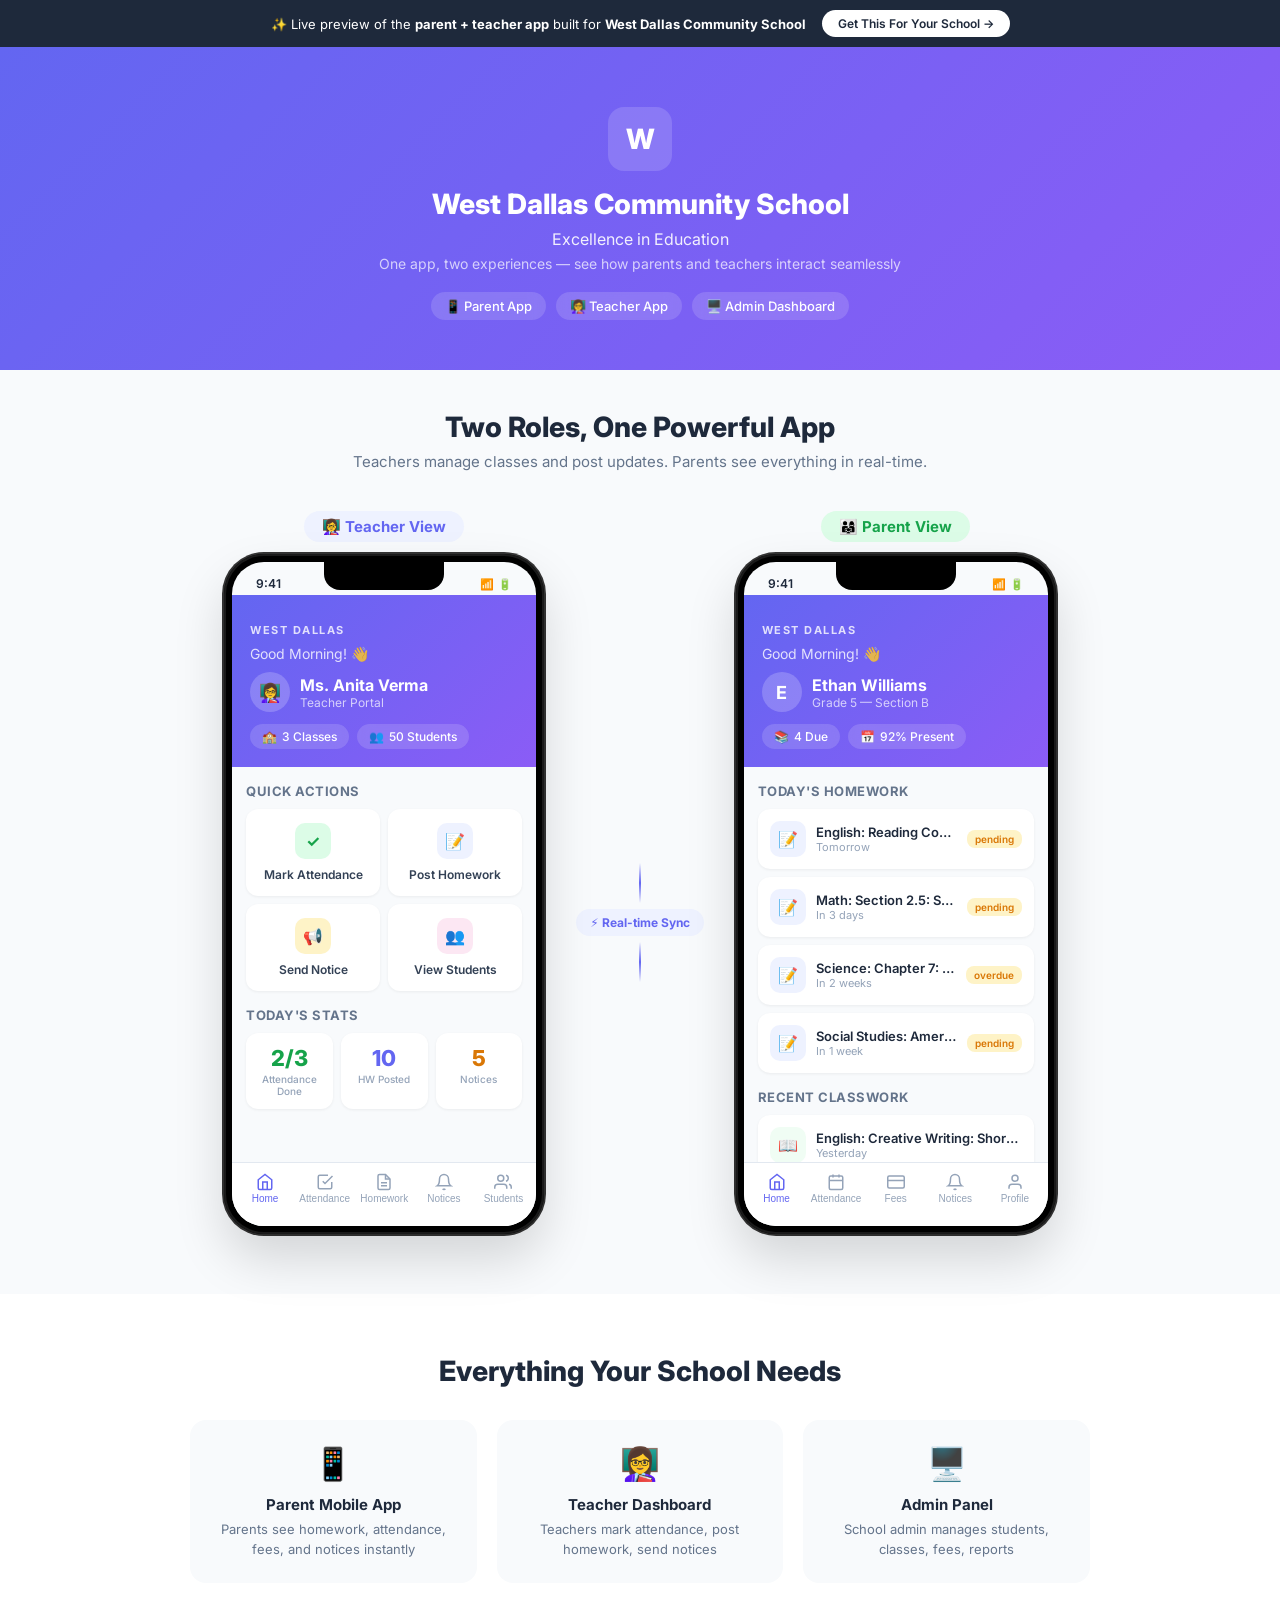
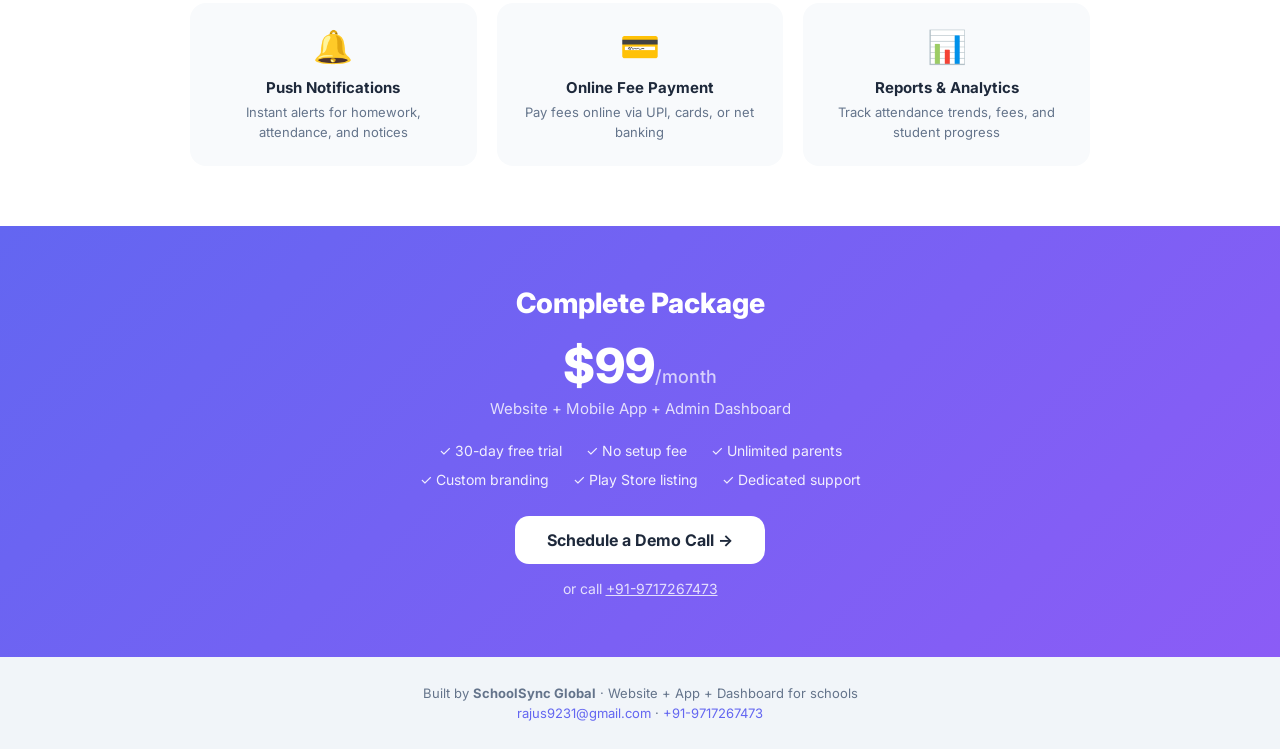
==== app/index.html @ 87172b67 "Add app demo for West Dallas Community School" ====
<!DOCTYPE html>
<html lang="en">
<head>
  <meta charset="UTF-8">
  <meta name="viewport" content="width=device-width,initial-scale=1.0">
  <title>West Dallas Community School — App Preview</title>
  <meta name="description" content="See how the West Dallas Community School parent &amp; teacher app would look. Homework, attendance, fees, notices — all in one app.">
  <link rel="preconnect" href="https://fonts.googleapis.com">
  <link rel="preconnect" href="https://fonts.gstatic.com" crossorigin>
  <link href="https://fonts.googleapis.com/css2?family=Inter:wght@400;500;600;700;800&display=swap" rel="stylesheet">
  <link rel="stylesheet" href="styles.css">
</head>
<body>
  <!-- Top banner -->
  <div class="demo-banner">
    <div class="banner-inner">
      <span>✨ Live preview of the <strong>parent + teacher app</strong> built for <strong>West Dallas Community School</strong></span>
      <a href="mailto:rajus9231@gmail.com" class="banner-cta">Get This For Your School →</a>
    </div>
  </div>

  <!-- Hero section -->
  <div class="hero-section" style="background:linear-gradient(135deg,#6366F1,#8B5CF6)">
    <div class="hero-content">
      <div class="hero-logo" style="background:rgba(255,255,255,.15)">W</div>
      <h1>West Dallas Community School</h1>
      <p class="hero-tagline">Excellence in Education</p>
      <p class="hero-desc">One app, two experiences — see how parents and teachers interact seamlessly</p>
      <div class="hero-badges">
        <span class="hero-badge">📱 Parent App</span>
        <span class="hero-badge">👩‍🏫 Teacher App</span>
        <span class="hero-badge">🖥️ Admin Dashboard</span>
      </div>
    </div>
  </div>

  <!-- Dual Phone Section -->
  <div class="phones-section">
    <div class="phones-header">
      <h2>Two Roles, One Powerful App</h2>
      <p>Teachers manage classes and post updates. Parents see everything in real-time.</p>
    </div>

    <div class="phones-container">
      <!-- TEACHER PHONE -->
      <div class="phone-wrapper">
        <div class="phone-label teacher-label">👩‍🏫 Teacher View</div>
        <div class="phone-frame" id="teacher-phone">
          <div class="phone-notch"></div>
          <div class="phone-screen">
            <div class="status-bar">
              <span class="time">9:41</span>
              <div class="status-icons"><span>📶</span><span>🔋</span></div>
            </div>

            <!-- Teacher: Dashboard -->
            <div class="app-screen active" data-screen="t-dashboard" data-phone="teacher">
              <div class="screen-hero" style="background:linear-gradient(135deg,#6366F1,#8B5CF6)">
                <div class="app-name-bar">West Dallas</div>
                <div class="hero-greeting">Good Morning! 👋</div>
                <div class="hero-student">
                  <div class="student-avatar">👩‍🏫</div>
                  <div>
                    <div class="student-name">Ms. Anita Verma</div>
                    <div class="student-class">Teacher Portal</div>
                  </div>
                </div>
                <div class="hero-chips">
                  <div class="glass-chip"><span>🏫</span> 3 Classes</div>
                  <div class="glass-chip"><span>👥</span> 50 Students</div>
                </div>
              </div>
              <div class="screen-body">
                <div class="section-label">Quick Actions</div>
                <div class="quick-actions">
                  <div class="action-card" data-goto="t-attendance">
                    <div class="action-icon" style="background:#DCFCE7;color:#16A34A">✓</div>
                    <span>Mark Attendance</span>
                  </div>
                  <div class="action-card" data-goto="t-homework">
                    <div class="action-icon" style="background:#EEF2FF;color:#6366F1">📝</div>
                    <span>Post Homework</span>
                  </div>
                  <div class="action-card" data-goto="t-notices">
                    <div class="action-icon" style="background:#FEF3C7;color:#D97706">📢</div>
                    <span>Send Notice</span>
                  </div>
                  <div class="action-card" data-goto="t-students">
                    <div class="action-icon" style="background:#FCE7F3;color:#DB2777">👥</div>
                    <span>View Students</span>
                  </div>
                </div>
                <div class="section-label" style="margin-top:16px">Today's Stats</div>
                <div class="stats-row">
                  <div class="stat-card"><div class="stat-num" style="color:#16A34A">2/3</div><div class="stat-lbl">Attendance Done</div></div>
                  <div class="stat-card"><div class="stat-num" style="color:#6366F1">10</div><div class="stat-lbl">HW Posted</div></div>
                  <div class="stat-card"><div class="stat-num" style="color:#D97706">5</div><div class="stat-lbl">Notices</div></div>
                </div>
              </div>
            </div>

            <!-- Teacher: Mark Attendance -->
            <div class="app-screen" data-screen="t-attendance" data-phone="teacher">
              <div class="screen-hero compact" style="background:linear-gradient(135deg,#6366F1,#8B5CF6)">
                <div class="app-name-bar">West Dallas</div>
                <div class="screen-title">Mark Attendance</div>
                <div class="screen-subtitle">Sunday, May 24, 2026</div>
              </div>
              <div class="screen-body">
                <div class="class-selector"><div class="class-chip active">Grade 3-A</div><div class="class-chip">Grade 3-B</div><div class="class-chip">Grade 4-A</div></div>
                <div class="attendance-toolbar">
                  <button class="att-btn present-btn">All Present</button>
                  <button class="att-btn absent-btn">All Absent</button>
                </div>
                <div id="teacher-attendance-list" class="card-list"></div>
              </div>
            </div>

            <!-- Teacher: Post Homework -->
            <div class="app-screen" data-screen="t-homework" data-phone="teacher">
              <div class="screen-hero compact" style="background:linear-gradient(135deg,#6366F1,#8B5CF6)">
                <div class="app-name-bar">West Dallas</div>
                <div class="screen-title">Homework</div>
                <div class="screen-subtitle">Post &amp; Manage</div>
              </div>
              <div class="screen-body">
                <div class="form-area">
                  <div class="form-group"><label class="form-label">Class</label><div class="form-select">Grade 3 — Section A</div></div>
                  <div class="form-group"><label class="form-label">Subject</label><div class="form-select">Mathematics</div></div>
                  <div class="form-group"><label class="form-label">Title</label><div class="form-input-demo">Chapter 5 — Fractions Practice</div></div>
                  <div class="form-group"><label class="form-label">Due Date</label><div class="form-input-demo">Tomorrow</div></div>
                  <button class="submit-btn" style="background:#6366F1">📤 Post Homework</button>
                </div>
                <div class="section-label" style="margin-top:16px">Recently Posted</div>
                <div id="teacher-hw-list" class="card-list"></div>
              </div>
            </div>

            <!-- Teacher: Send Notice -->
            <div class="app-screen" data-screen="t-notices" data-phone="teacher">
              <div class="screen-hero compact" style="background:linear-gradient(135deg,#6366F1,#8B5CF6)">
                <div class="app-name-bar">West Dallas</div>
                <div class="screen-title">Notices</div>
                <div class="screen-subtitle">Post Announcements</div>
              </div>
              <div class="screen-body">
                <div class="form-area">
                  <div class="form-group"><label class="form-label">Target</label><div class="class-selector"><div class="class-chip active">All Classes</div><div class="class-chip">3-A</div><div class="class-chip">3-B</div></div></div>
                  <div class="form-group"><label class="form-label">Title</label><div class="form-input-demo">Annual Day Celebration</div></div>
                  <div class="form-group"><label class="form-label">Message</label><div class="form-textarea-demo">Our Annual Day will be held on June 15th. All parents are invited.</div></div>
                  <button class="submit-btn" style="background:#6366F1">📢 Post Notice</button>
                </div>
                <div class="section-label" style="margin-top:16px">Recent</div>
                <div id="teacher-notices-list" class="card-list"></div>
              </div>
            </div>

            <!-- Teacher: Students -->
            <div class="app-screen" data-screen="t-students" data-phone="teacher">
              <div class="screen-hero compact" style="background:linear-gradient(135deg,#6366F1,#8B5CF6)">
                <div class="app-name-bar">West Dallas</div>
                <div class="screen-title">Students</div>
                <div class="screen-subtitle">Class Directory</div>
              </div>
              <div class="screen-body">
                <div class="class-selector"><div class="class-chip active">Grade 3-A</div><div class="class-chip">Grade 3-B</div><div class="class-chip">Grade 4-A</div></div>
                <div class="search-bar"><span>🔍</span><span class="search-text">Search students...</span></div>
                <div id="teacher-students-list" class="card-list"></div>
              </div>
            </div>

            <div class="tab-bar">
              <button class="tab active" data-tab="t-dashboard" data-phone="teacher"><svg width="20" height="20" viewBox="0 0 24 24" fill="none" stroke="currentColor" stroke-width="2"><path d="M3 9l9-7 9 7v11a2 2 0 01-2 2H5a2 2 0 01-2-2z"/><polyline points="9 22 9 12 15 12 15 22"/></svg><span>Home</span></button>
              <button class="tab" data-tab="t-attendance" data-phone="teacher"><svg width="20" height="20" viewBox="0 0 24 24" fill="none" stroke="currentColor" stroke-width="2"><path d="M9 11l3 3L22 4"/><path d="M21 12v7a2 2 0 01-2 2H5a2 2 0 01-2-2V5a2 2 0 012-2h11"/></svg><span>Attendance</span></button>
              <button class="tab" data-tab="t-homework" data-phone="teacher"><svg width="20" height="20" viewBox="0 0 24 24" fill="none" stroke="currentColor" stroke-width="2"><path d="M14 2H6a2 2 0 00-2 2v16a2 2 0 002 2h12a2 2 0 002-2V8z"/><polyline points="14 2 14 8 20 8"/><line x1="16" y1="13" x2="8" y2="13"/><line x1="16" y1="17" x2="8" y2="17"/></svg><span>Homework</span></button>
              <button class="tab" data-tab="t-notices" data-phone="teacher"><svg width="20" height="20" viewBox="0 0 24 24" fill="none" stroke="currentColor" stroke-width="2"><path d="M18 8A6 6 0 006 8c0 7-3 9-3 9h18s-3-2-3-9"/><path d="M13.73 21a2 2 0 01-3.46 0"/></svg><span>Notices</span></button>
              <button class="tab" data-tab="t-students" data-phone="teacher"><svg width="20" height="20" viewBox="0 0 24 24" fill="none" stroke="currentColor" stroke-width="2"><path d="M17 21v-2a4 4 0 00-4-4H5a4 4 0 00-4 4v2"/><circle cx="9" cy="7" r="4"/><path d="M23 21v-2a4 4 0 00-3-3.87"/><path d="M16 3.13a4 4 0 010 7.75"/></svg><span>Students</span></button>
            </div>
          </div>
        </div>
      </div>

      <!-- Sync indicator -->
      <div class="sync-arrow">
        <div class="sync-line"></div>
        <div class="sync-badge">⚡ Real-time Sync</div>
        <div class="sync-line"></div>
      </div>

      <!-- PARENT PHONE -->
      <div class="phone-wrapper">
        <div class="phone-label parent-label">👨‍👩‍👧 Parent View</div>
        <div class="phone-frame" id="parent-phone">
          <div class="phone-notch"></div>
          <div class="phone-screen">
            <div class="status-bar">
              <span class="time">9:41</span>
              <div class="status-icons"><span>📶</span><span>🔋</span></div>
            </div>

            <!-- Parent: Home -->
            <div class="app-screen active" data-screen="p-home" data-phone="parent">
              <div class="screen-hero" style="background:linear-gradient(135deg,#6366F1,#8B5CF6)">
                <div class="app-name-bar">West Dallas</div>
                <div class="hero-greeting">Good Morning! 👋</div>
                <div class="hero-student">
                  <div class="student-avatar">E</div>
                  <div><div class="student-name">Ethan Williams</div><div class="student-class">Grade 5 — Section B</div></div>
                </div>
                <div class="hero-chips">
                  <div class="glass-chip"><span>📚</span> 4 Due</div>
                  <div class="glass-chip"><span>📅</span> 92% Present</div>
                </div>
              </div>
              <div class="screen-body">
                <div class="section-label">Today's Homework</div>
                <div id="homework-list" class="card-list"></div>
                <div class="section-label" style="margin-top:16px">Recent Classwork</div>
                <div id="classwork-list" class="card-list"></div>
              </div>
            </div>

            <!-- Parent: Attendance -->
            <div class="app-screen" data-screen="p-attendance" data-phone="parent">
              <div class="screen-hero compact" style="background:linear-gradient(135deg,#6366F1,#8B5CF6)">
                <div class="app-name-bar">West Dallas</div>
                <div class="screen-title">Attendance</div>
                <div class="screen-subtitle">May Summary</div>
              </div>
              <div class="screen-body">
                <div class="attendance-ring-area"><div class="ring-container"><svg class="progress-ring" viewBox="0 0 120 120"><circle class="ring-bg" cx="60" cy="60" r="52"/><circle class="ring-progress" cx="60" cy="60" r="52" stroke="#6366F1" stroke-dasharray="326.7" stroke-dashoffset="26"/></svg><div class="ring-label">92%</div></div></div>
                <div class="attendance-stats">
                  <div class="att-stat present"><div class="att-num">22</div><div class="att-label">Present</div></div>
                  <div class="att-stat absent"><div class="att-num">2</div><div class="att-label">Absent</div></div>
                  <div class="att-stat other"><div class="att-num">4</div><div class="att-label">Holiday</div></div>
                </div>
                <div class="section-label">Recent Absences</div>
                <div id="absences-list" class="card-list"></div>
              </div>
            </div>

            <!-- Parent: Fees -->
            <div class="app-screen" data-screen="p-fees" data-phone="parent">
              <div class="screen-hero compact" style="background:linear-gradient(135deg,#6366F1,#8B5CF6)">
                <div class="app-name-bar">West Dallas</div>
                <div class="screen-title">Fees</div>
                <div class="screen-subtitle">Payment Summary</div>
              </div>
              <div class="screen-body">
                <div class="fee-summary"><div class="fee-total"><div class="fee-amount">$2,100</div><div class="fee-label">Total This Term</div></div><div class="fee-chips"><div class="fee-chip paid"><span>✓</span> <span>2</span> Paid</div><div class="fee-chip pending"><span>!</span> <span>2</span> Pending</div></div></div>
                <div class="section-label">Fee Details</div>
                <div id="fees-list" class="card-list"></div>
              </div>
            </div>

            <!-- Parent: Notices -->
            <div class="app-screen" data-screen="p-notices" data-phone="parent">
              <div class="screen-hero compact" style="background:linear-gradient(135deg,#6366F1,#8B5CF6)">
                <div class="app-name-bar">West Dallas</div>
                <div class="screen-title">Notices</div>
                <div class="screen-subtitle">School Announcements</div>
              </div>
              <div class="screen-body"><div id="notices-list" class="card-list"></div></div>
            </div>

            <!-- Parent: Profile -->
            <div class="app-screen" data-screen="p-profile" data-phone="parent">
              <div class="screen-hero compact" style="background:linear-gradient(135deg,#6366F1,#8B5CF6)">
                <div class="app-name-bar">West Dallas</div>
                <div class="screen-title">Profile</div>
                <div class="screen-subtitle">Student Information</div>
              </div>
              <div class="screen-body">
                <div class="profile-header"><div class="profile-avatar" style="background:linear-gradient(135deg,#6366F1,#8B5CF6)">E</div><div class="profile-name">Ethan Williams</div><div class="profile-class">Grade 5 — Section B · Roll No. 12</div></div>
                <div class="profile-details">
                  <div class="profile-row"><span class="profile-icon">🏫</span><div><div class="pd-label">School</div><div class="pd-value">West Dallas Community School</div></div></div>
                  <div class="profile-row"><span class="profile-icon">👨‍👩‍👧</span><div><div class="pd-label">Parent</div><div class="pd-value">Mr. and Mrs. John Williams</div></div></div>
                  <div class="profile-row"><span class="profile-icon">📞</span><div><div class="pd-label">Contact</div><div class="pd-value">214-123-4567</div></div></div>
                  <div class="profile-row"><span class="profile-icon">📧</span><div><div class="pd-label">Email</div><div class="pd-value">john.williams@example.com</div></div></div>
                  <div class="profile-row"><span class="profile-icon">🩸</span><div><div class="pd-label">Blood Group</div><div class="pd-value">O+</div></div></div>
                </div>
              </div>
            </div>

            <div class="tab-bar">
              <button class="tab active" data-tab="p-home" data-phone="parent"><svg width="20" height="20" viewBox="0 0 24 24" fill="none" stroke="currentColor" stroke-width="2"><path d="M3 9l9-7 9 7v11a2 2 0 01-2 2H5a2 2 0 01-2-2z"/><polyline points="9 22 9 12 15 12 15 22"/></svg><span>Home</span></button>
              <button class="tab" data-tab="p-attendance" data-phone="parent"><svg width="20" height="20" viewBox="0 0 24 24" fill="none" stroke="currentColor" stroke-width="2"><rect x="3" y="4" width="18" height="18" rx="2" ry="2"/><line x1="16" y1="2" x2="16" y2="6"/><line x1="8" y1="2" x2="8" y2="6"/><line x1="3" y1="10" x2="21" y2="10"/></svg><span>Attendance</span></button>
              <button class="tab" data-tab="p-fees" data-phone="parent"><svg width="20" height="20" viewBox="0 0 24 24" fill="none" stroke="currentColor" stroke-width="2"><rect x="1" y="4" width="22" height="16" rx="2" ry="2"/><line x1="1" y1="10" x2="23" y2="10"/></svg><span>Fees</span></button>
              <button class="tab" data-tab="p-notices" data-phone="parent"><svg width="20" height="20" viewBox="0 0 24 24" fill="none" stroke="currentColor" stroke-width="2"><path d="M18 8A6 6 0 006 8c0 7-3 9-3 9h18s-3-2-3-9"/><path d="M13.73 21a2 2 0 01-3.46 0"/></svg><span>Notices</span></button>
              <button class="tab" data-tab="p-profile" data-phone="parent"><svg width="20" height="20" viewBox="0 0 24 24" fill="none" stroke="currentColor" stroke-width="2"><path d="M20 21v-2a4 4 0 00-4-4H8a4 4 0 00-4 4v2"/><circle cx="12" cy="7" r="4"/></svg><span>Profile</span></button>
            </div>
          </div>
        </div>
      </div>
    </div>
  </div>

  <!-- Features -->
  <div class="features-section">
    <div class="features-inner">
      <h2>Everything Your School Needs</h2>
      <div class="features-grid">
        <div class="feat-card"><div class="feat-icon">📱</div><h3>Parent Mobile App</h3><p>Parents see homework, attendance, fees, and notices instantly</p></div>
        <div class="feat-card"><div class="feat-icon">👩‍🏫</div><h3>Teacher Dashboard</h3><p>Teachers mark attendance, post homework, send notices</p></div>
        <div class="feat-card"><div class="feat-icon">🖥️</div><h3>Admin Panel</h3><p>School admin manages students, classes, fees, reports</p></div>
        <div class="feat-card"><div class="feat-icon">🔔</div><h3>Push Notifications</h3><p>Instant alerts for homework, attendance, and notices</p></div>
        <div class="feat-card"><div class="feat-icon">💳</div><h3>Online Fee Payment</h3><p>Pay fees online via UPI, cards, or net banking</p></div>
        <div class="feat-card"><div class="feat-icon">📊</div><h3>Reports &amp; Analytics</h3><p>Track attendance trends, fees, and student progress</p></div>
      </div>
    </div>
  </div>

  <!-- Pricing -->
  <div class="pricing-section" style="background:linear-gradient(135deg,#6366F1,#8B5CF6)">
    <div class="pricing-inner">
      <h2>Complete Package</h2>
      <div class="pricing-price">$99<span>/month</span></div>
      <p class="pricing-sub">Website + Mobile App + Admin Dashboard</p>
      <div class="pricing-features"><span>✓ 30-day free trial</span><span>✓ No setup fee</span><span>✓ Unlimited parents</span><span>✓ Custom branding</span><span>✓ Play Store listing</span><span>✓ Dedicated support</span></div>
      <a href="mailto:rajus9231@gmail.com?subject=Demo%20for%20west-dallas-community-school" class="cta-button-lg">Schedule a Demo Call →</a>
      <p class="pricing-phone">or call <a href="tel:+919717267473">+91-9717267473</a></p>
    </div>
  </div>

  <footer class="demo-footer">
    <div class="footer-inner">
      <p>Built by <strong>SchoolSync Global</strong> · Website + App + Dashboard for schools</p>
      <p><a href="mailto:rajus9231@gmail.com">rajus9231@gmail.com</a> · <a href="tel:+919717267473">+91-9717267473</a></p>
    </div>
  </footer>

  <script>window.__SCHOOL_CONFIG__ = {"homework":[{"subject":"English","title":"Reading Comprehension: Chapter 3","due":"Tomorrow","status":"pending"},{"subject":"Math","title":"Section 2.5: Solving Multi-Step Equations","due":"In 3 days","status":"pending"},{"subject":"Science","title":"Chapter 7: Cells","due":"In 2 weeks","status":"overdue"},{"subject":"Social Studies","title":"American Revolution Timeline","due":"In 1 week","status":"pending"}],"classwork":[{"subject":"English","title":"Creative Writing: Short Story","date":"Yesterday"},{"subject":"Math","title":"Quiz: Fractions","date":"Today"},{"subject":"Science","title":"Lab Report: Baking Soda Volcano","date":"2 days ago"}],"absences":[{"date":"2024-02-20","reason":"Illness","status":"approved"},{"date":"2024-02-22","reason":"Family Emergency","status":"approved"}],"fees":[{"type":"Tuition","amount":"$1,500","due":"2024-03-01","status":"Paid"},{"type":"Activity Fee","amount":"$200","due":"2024-02-15","status":"Pending"},{"type":"Transport Fee","amount":"$300","due":"2024-02-28","status":"Paid"},{"type":"Books Fee","amount":"$100","due":"2024-03-01","status":"Pending"}],"notices":[{"title":"Upcoming Event: STEM Fair","body":"Join us for an exciting day of science, technology, engineering, and mathematics activities.","date":"2024-03-01"},{"title":"Important: PTA Meeting Rescheduled","body":"The PTA meeting has been rescheduled to 2024-02-29 at 2:00 PM.","date":"2024-02-28"},{"title":"Notice: School Closure","body":"The school will be closed on 2024-02-29 due to inclement weather.","date":"2024-02-28"},{"title":"Reminder: Parent-Teacher Conference","body":"Please attend the parent-teacher conference on 2024-03-01 to discuss your child's progress.","date":"2024-02-29"}],"teacher":{"students":[{"name":"Emily Chen","roll":1,"parent":"Mr. and Mrs. David Chen","color":"#ff69b4","textColor":"#ffffff"},{"name":"Oliver Brown","roll":2,"parent":"Ms. Sarah Brown","color":"#33cc33","textColor":"#000000"}],"recentHomework":[{"subject":"Math","title":"Section 2.5: Solving Multi-Step Equations","class":"Grade 5","date":"2024-02-20"},{"subject":"Science","title":"Chapter 7: Cells","class":"Grade 5","date":"2024-02-25"}],"recentNotices":[{"title":"Upcoming Event: STEM Fair","target":"Grade 5","date":"2024-03-01"},{"title":"Important: PTA Meeting Rescheduled","target":"All Parents","date":"2024-02-28"}]}};</script>
  <script src="app.js"></script>
</body>
</html>
---- app/styles.css ----
/* ==================== RESET & BASE ==================== */
*,*::before,*::after{box-sizing:border-box;margin:0;padding:0}
body{font-family:'Inter',system-ui,-apple-system,sans-serif;background:#f8fafc;color:#1e293b;-webkit-font-smoothing:antialiased}
a{color:inherit;text-decoration:none}

/* ==================== DEMO BANNER ==================== */
.demo-banner{background:#1e293b;color:#fff;padding:10px 20px;text-align:center;font-size:13px;position:sticky;top:0;z-index:100}
.banner-inner{max-width:900px;margin:0 auto;display:flex;align-items:center;justify-content:center;gap:16px;flex-wrap:wrap}
.banner-cta{background:#fff;color:#1e293b;padding:6px 16px;border-radius:20px;font-weight:600;font-size:12px;transition:transform .2s}
.banner-cta:hover{transform:scale(1.05)}

/* ==================== HERO SECTION ==================== */
.hero-section{padding:60px 20px 50px;text-align:center;color:#fff}
.hero-content{max-width:600px;margin:0 auto}
.hero-logo{width:64px;height:64px;border-radius:16px;display:inline-flex;align-items:center;justify-content:center;font-size:28px;font-weight:800;color:#fff;margin-bottom:16px}
.hero-section h1{font-size:28px;font-weight:800;margin-bottom:8px}
.hero-tagline{font-size:16px;opacity:.9;margin-bottom:6px}
.hero-desc{font-size:14px;opacity:.7;margin-bottom:20px}
.hero-badges{display:flex;gap:10px;justify-content:center;flex-wrap:wrap}
.hero-badge{background:rgba(255,255,255,.15);backdrop-filter:blur(8px);padding:6px 14px;border-radius:20px;font-size:13px;font-weight:500}

/* ==================== PHONES SECTION ==================== */
.phones-section{padding:40px 20px 60px;max-width:1100px;margin:0 auto}
.phones-header{text-align:center;margin-bottom:40px}
.phones-header h2{font-size:28px;font-weight:800;margin-bottom:8px}
.phones-header p{color:#64748b;font-size:15px}

.phones-container{display:flex;align-items:flex-start;justify-content:center;gap:24px;flex-wrap:wrap}
.phone-wrapper{display:flex;flex-direction:column;align-items:center;gap:12px}

/* Phone Labels */
.phone-label{font-size:15px;font-weight:700;padding:6px 18px;border-radius:20px;display:inline-flex;align-items:center;gap:6px}
.teacher-label{background:#EEF2FF;color:#6366F1}
.parent-label{background:#DCFCE7;color:#16A34A}

/* ==================== PHONE FRAME ==================== */
.phone-frame{width:320px;height:680px;background:#000;border-radius:40px;padding:8px;box-shadow:0 25px 50px rgba(0,0,0,.15),0 0 0 2px #333,inset 0 0 0 2px #1a1a1a;position:relative;overflow:hidden}
.phone-notch{position:absolute;top:8px;left:50%;transform:translateX(-50%);width:120px;height:28px;background:#000;border-radius:0 0 16px 16px;z-index:10}
.phone-screen{background:#f8fafc;border-radius:32px;height:100%;overflow:hidden;display:flex;flex-direction:column;position:relative}

/* Status Bar */
.status-bar{display:flex;justify-content:space-between;align-items:center;padding:14px 24px 4px;font-size:12px;font-weight:600;position:relative;z-index:5}
.status-icons{display:flex;gap:4px;font-size:11px}

/* ==================== APP SCREENS ==================== */
.app-screen{display:none;flex-direction:column;flex:1;overflow:hidden}
.app-screen.active{display:flex}

/* Screen Hero */
.screen-hero{color:#fff;padding:28px 18px 18px;position:relative}
.screen-hero.compact{padding:28px 18px 14px}
.app-name-bar{font-size:11px;font-weight:700;text-transform:uppercase;letter-spacing:1.5px;opacity:.8;margin-bottom:8px}
.screen-title{font-size:20px;font-weight:800}
.screen-subtitle{font-size:13px;opacity:.7;margin-top:2px}

.hero-greeting{font-size:14px;opacity:.8;margin-bottom:10px}
.hero-student{display:flex;align-items:center;gap:10px;margin-bottom:12px}
.student-avatar{width:40px;height:40px;border-radius:50%;background:rgba(255,255,255,.2);display:flex;align-items:center;justify-content:center;font-size:18px;font-weight:700}
.student-name{font-size:16px;font-weight:700}
.student-class{font-size:12px;opacity:.7}
.hero-chips{display:flex;gap:8px}
.glass-chip{background:rgba(255,255,255,.15);backdrop-filter:blur(8px);padding:5px 12px;border-radius:14px;font-size:12px;font-weight:500;display:flex;align-items:center;gap:5px}

/* Screen Body */
.screen-body{flex:1;overflow-y:auto;padding:16px 14px;-webkit-overflow-scrolling:touch}
.section-label{font-size:13px;font-weight:700;color:#64748b;text-transform:uppercase;letter-spacing:.5px;margin-bottom:10px}

/* ==================== TAB BAR ==================== */
.tab-bar{display:flex;background:#fff;border-top:1px solid #e2e8f0;padding:6px 4px 18px;gap:2px}
.tab{flex:1;display:flex;flex-direction:column;align-items:center;gap:2px;background:none;border:none;color:#94a3b8;font-size:10px;font-weight:500;padding:4px 0;cursor:pointer;transition:color .2s}
.tab.active{color:#6366F1}
.tab svg{width:18px;height:18px}

/* ==================== CARD LIST ==================== */
.card-list{display:flex;flex-direction:column;gap:8px}
.card-item{background:#fff;border-radius:12px;padding:12px;box-shadow:0 1px 3px rgba(0,0,0,.06);display:flex;align-items:center;gap:10px;transition:transform .15s}
.card-item:active{transform:scale(.98)}
.card-icon{width:36px;height:36px;border-radius:10px;display:flex;align-items:center;justify-content:center;font-size:16px;flex-shrink:0}
.card-content{flex:1;min-width:0}
.card-title{font-size:13px;font-weight:600;white-space:nowrap;overflow:hidden;text-overflow:ellipsis}
.card-sub{font-size:11px;color:#94a3b8}
.card-badge{font-size:10px;font-weight:600;padding:3px 8px;border-radius:8px;flex-shrink:0}

/* ==================== TEACHER: QUICK ACTIONS ==================== */
.quick-actions{display:grid;grid-template-columns:1fr 1fr;gap:8px}
.action-card{background:#fff;border-radius:12px;padding:14px 10px;display:flex;flex-direction:column;align-items:center;gap:8px;box-shadow:0 1px 3px rgba(0,0,0,.06);cursor:pointer;transition:transform .15s,box-shadow .15s}
.action-card:active{transform:scale(.96)}
.action-icon{width:36px;height:36px;border-radius:10px;display:flex;align-items:center;justify-content:center;font-size:16px;font-weight:700}
.action-card span{font-size:12px;font-weight:600;color:#334155}

/* ==================== TEACHER: STATS ROW ==================== */
.stats-row{display:grid;grid-template-columns:1fr 1fr 1fr;gap:8px}
.stat-card{background:#fff;border-radius:12px;padding:12px 8px;text-align:center;box-shadow:0 1px 3px rgba(0,0,0,.06)}
.stat-num{font-size:22px;font-weight:800}
.stat-lbl{font-size:10px;color:#94a3b8;font-weight:500;margin-top:2px}

/* ==================== TEACHER: CLASS SELECTOR ==================== */
.class-selector{display:flex;gap:6px;flex-wrap:wrap;margin-bottom:12px}
.class-chip{padding:6px 14px;border-radius:16px;font-size:12px;font-weight:600;background:#f1f5f9;color:#64748b;cursor:pointer;transition:all .2s}
.class-chip.active{background:#6366F1;color:#fff}

/* ==================== TEACHER: ATTENDANCE TOOLBAR ==================== */
.attendance-toolbar{display:flex;gap:8px;margin-bottom:12px}
.att-btn{flex:1;padding:8px;border:none;border-radius:10px;font-size:12px;font-weight:600;cursor:pointer;transition:opacity .2s}
.present-btn{background:#DCFCE7;color:#16A34A}
.absent-btn{background:#FEE2E2;color:#DC2626}

/* ==================== TEACHER: ATTENDANCE STUDENT ROW ==================== */
.attendance-row{display:flex;align-items:center;gap:10px;background:#fff;border-radius:12px;padding:10px 12px;margin-bottom:6px;box-shadow:0 1px 3px rgba(0,0,0,.06)}
.att-student-info{flex:1;min-width:0}
.att-student-name{font-size:13px;font-weight:600}
.att-student-roll{font-size:11px;color:#94a3b8}
.att-toggle{display:flex;gap:4px}
.att-toggle-btn{width:28px;height:28px;border:2px solid #e2e8f0;border-radius:8px;display:flex;align-items:center;justify-content:center;font-size:11px;font-weight:700;background:#fff;cursor:pointer;transition:all .2s}
.att-toggle-btn.sel-present{background:#DCFCE7;border-color:#16A34A;color:#16A34A}
.att-toggle-btn.sel-absent{background:#FEE2E2;border-color:#DC2626;color:#DC2626}
.att-toggle-btn.sel-late{background:#FEF3C7;border-color:#D97706;color:#D97706}

/* ==================== TEACHER: FORM ELEMENTS ==================== */
.form-area{display:flex;flex-direction:column;gap:12px}
.form-group{display:flex;flex-direction:column;gap:4px}
.form-label{font-size:11px;font-weight:600;color:#64748b;text-transform:uppercase;letter-spacing:.5px}
.form-select,.form-input-demo{background:#fff;border:1.5px solid #e2e8f0;border-radius:10px;padding:10px 12px;font-size:13px;color:#334155}
.form-textarea-demo{background:#fff;border:1.5px solid #e2e8f0;border-radius:10px;padding:10px 12px;font-size:12px;color:#334155;min-height:60px;line-height:1.5}
.submit-btn{border:none;color:#fff;padding:12px;border-radius:12px;font-size:14px;font-weight:700;cursor:pointer;transition:opacity .2s}
.submit-btn:active{opacity:.8}

/* Tab Pills */
.tab-pills{display:flex;gap:4px;background:#f1f5f9;border-radius:10px;padding:3px;margin-bottom:12px}
.pill{flex:1;text-align:center;padding:7px;border-radius:8px;font-size:12px;font-weight:600;color:#64748b;cursor:pointer;transition:all .2s}
.pill.active{background:#fff;color:#334155;box-shadow:0 1px 3px rgba(0,0,0,.1)}

/* ==================== TEACHER: SEARCH BAR ==================== */
.search-bar{display:flex;align-items:center;gap:8px;background:#fff;border:1.5px solid #e2e8f0;border-radius:12px;padding:10px 14px;margin-bottom:12px}
.search-text{font-size:13px;color:#94a3b8}

/* ==================== SYNC ARROW ==================== */
.sync-arrow{display:flex;flex-direction:column;align-items:center;gap:6px;padding:0 8px;align-self:center;margin-top:100px}
.sync-line{width:2px;height:40px;background:linear-gradient(180deg,transparent,#6366F1,transparent)}
.sync-badge{background:#EEF2FF;color:#6366F1;padding:6px 14px;border-radius:16px;font-size:12px;font-weight:700;white-space:nowrap;animation:syncPulse 2s ease-in-out infinite}
@keyframes syncPulse{0%,100%{opacity:.7;transform:scale(.97)}50%{opacity:1;transform:scale(1)}}

/* ==================== PARENT: ATTENDANCE RING ==================== */
.attendance-ring-area{display:flex;justify-content:center;margin:16px 0}
.ring-container{position:relative;width:120px;height:120px}
.progress-ring{width:100%;height:100%;transform:rotate(-90deg)}
.ring-bg{fill:none;stroke:#e2e8f0;stroke-width:8}
.ring-progress{fill:none;stroke-width:8;stroke-linecap:round;transition:stroke-dashoffset .8s ease}
.ring-label{position:absolute;top:50%;left:50%;transform:translate(-50%,-50%);font-size:24px;font-weight:800}
.attendance-stats{display:flex;justify-content:center;gap:24px;margin:16px 0}
.att-stat{text-align:center}
.att-num{font-size:20px;font-weight:800}
.att-label{font-size:11px;color:#94a3b8;font-weight:500}
.att-stat.present .att-num{color:#16A34A}
.att-stat.absent .att-num{color:#DC2626}
.att-stat.other .att-num{color:#6366F1}

/* ==================== PARENT: FEE SUMMARY ==================== */
.fee-summary{background:#fff;border-radius:16px;padding:20px;margin-bottom:16px;box-shadow:0 2px 8px rgba(0,0,0,.06);text-align:center}
.fee-amount{font-size:28px;font-weight:800;color:#1e293b}
.fee-label{font-size:12px;color:#94a3b8;margin-top:4px}
.fee-chips{display:flex;justify-content:center;gap:12px;margin-top:12px}
.fee-chip{display:flex;align-items:center;gap:6px;padding:6px 12px;border-radius:12px;font-size:12px;font-weight:600}
.fee-chip.paid{background:#DCFCE7;color:#16A34A}
.fee-chip.pending{background:#FEE2E2;color:#DC2626}

/* ==================== PARENT: PROFILE ==================== */
.profile-header{text-align:center;padding:16px 0 20px}
.profile-avatar{width:64px;height:64px;border-radius:50%;display:inline-flex;align-items:center;justify-content:center;font-size:24px;font-weight:800;color:#fff;margin-bottom:10px}
.profile-name{font-size:18px;font-weight:700}
.profile-class{font-size:13px;color:#64748b;margin-top:2px}
.profile-details{display:flex;flex-direction:column;gap:1px;background:#e2e8f0;border-radius:14px;overflow:hidden}
.profile-row{display:flex;align-items:center;gap:12px;padding:14px;background:#fff}
.profile-icon{font-size:18px;flex-shrink:0}
.pd-label{font-size:11px;color:#94a3b8;font-weight:500}
.pd-value{font-size:13px;font-weight:600}

/* ==================== FEATURES SECTION ==================== */
.features-section{padding:60px 20px;background:#fff}
.features-inner{max-width:900px;margin:0 auto;text-align:center}
.features-inner h2{font-size:28px;font-weight:800;margin-bottom:32px}
.features-grid{display:grid;grid-template-columns:repeat(3,1fr);gap:20px}
.feat-card{background:#f8fafc;border-radius:16px;padding:24px 20px;text-align:center;transition:transform .2s,box-shadow .2s}
.feat-card:hover{transform:translateY(-4px);box-shadow:0 8px 24px rgba(0,0,0,.08)}
.feat-icon{font-size:32px;margin-bottom:12px}
.feat-card h3{font-size:15px;font-weight:700;margin-bottom:6px}
.feat-card p{font-size:13px;color:#64748b;line-height:1.5}

/* ==================== PRICING SECTION ==================== */
.pricing-section{padding:60px 20px;color:#fff;text-align:center}
.pricing-inner{max-width:500px;margin:0 auto}
.pricing-inner h2{font-size:28px;font-weight:800;margin-bottom:16px}
.pricing-price{font-size:48px;font-weight:800;margin-bottom:4px}
.pricing-price span{font-size:18px;opacity:.7;font-weight:500}
.pricing-sub{font-size:15px;opacity:.8;margin-bottom:24px}
.pricing-features{display:flex;flex-wrap:wrap;justify-content:center;gap:12px 24px;margin-bottom:28px;font-size:14px;opacity:.9}
.cta-button-lg{display:inline-block;background:#fff;color:#1e293b;padding:14px 32px;border-radius:14px;font-size:16px;font-weight:700;transition:transform .2s}
.cta-button-lg:hover{transform:scale(1.05)}
.pricing-phone{margin-top:16px;font-size:14px;opacity:.8}
.pricing-phone a{text-decoration:underline}

/* ==================== FOOTER ==================== */
.demo-footer{padding:24px 20px;text-align:center;background:#f1f5f9}
.footer-inner p{font-size:13px;color:#64748b;margin:4px 0}
.footer-inner a{color:#6366F1}

/* ==================== RESPONSIVE ==================== */
@media(max-width:840px){
  .phones-container{flex-direction:column;align-items:center}
  .sync-arrow{flex-direction:row;margin-top:0;padding:8px 0}
  .sync-line{width:40px;height:2px}
  .features-grid{grid-template-columns:1fr 1fr}
}
@media(max-width:500px){
  .phone-frame{width:290px;height:620px}
  .hero-section h1{font-size:22px}
  .features-grid{grid-template-columns:1fr}
  .pricing-price{font-size:36px}
}
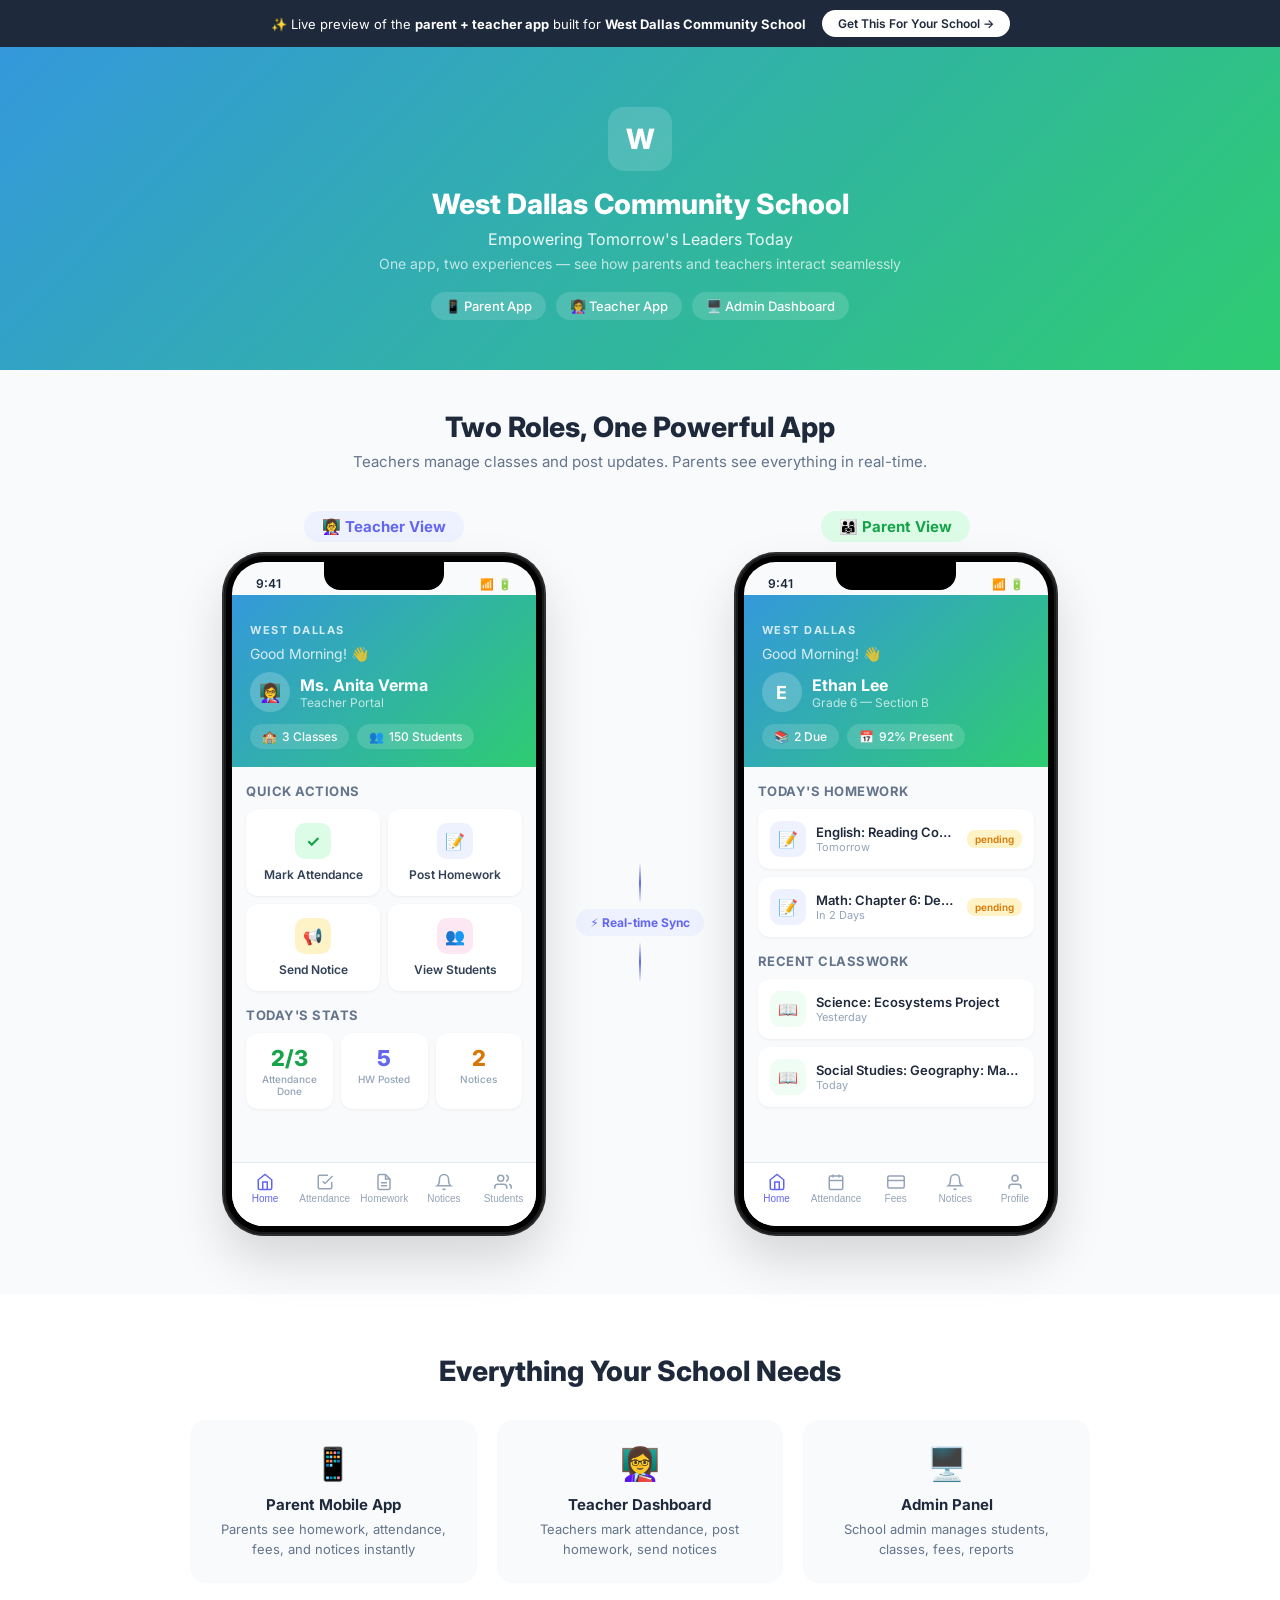
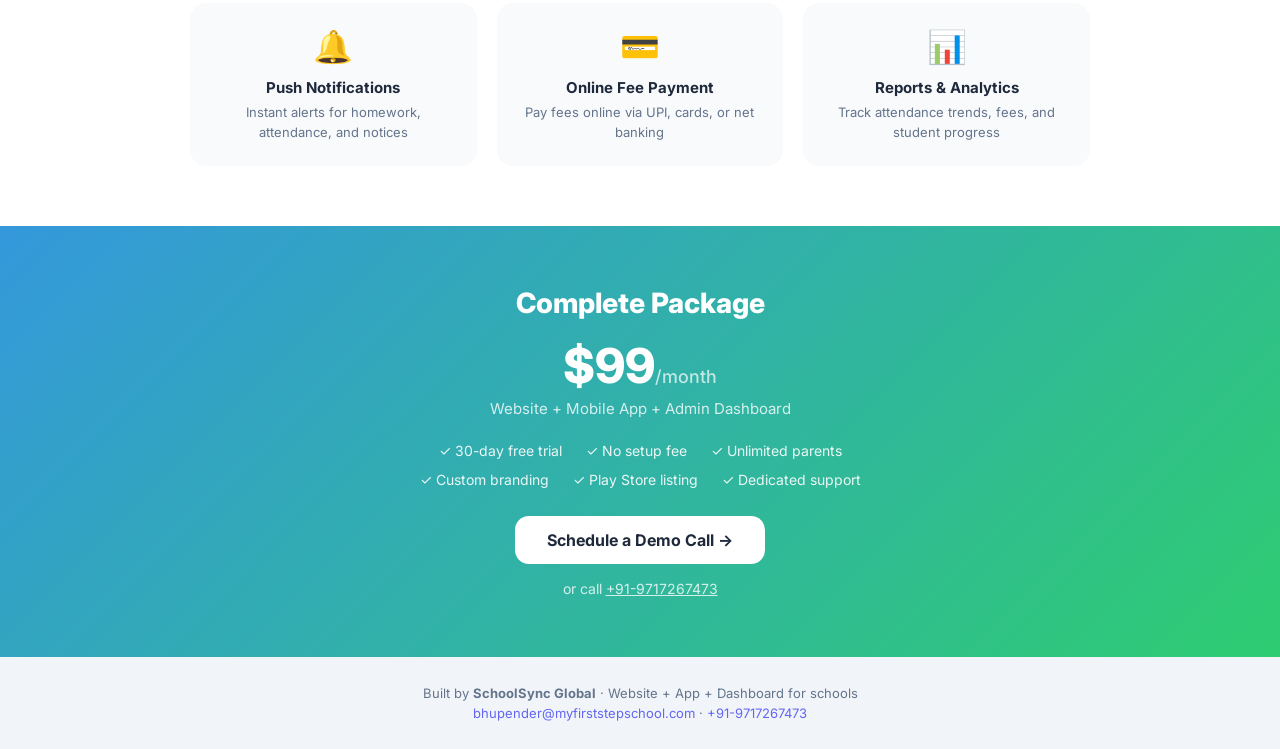
==== commit 68130e0a: "Add app demo for West Dallas Community School" ====
--- a/app/index.html
+++ b/app/index.html
@@ -8,23 +8,23 @@
   <link rel="preconnect" href="https://fonts.googleapis.com">
   <link rel="preconnect" href="https://fonts.gstatic.com" crossorigin>
   <link href="https://fonts.googleapis.com/css2?family=Inter:wght@400;500;600;700;800&display=swap" rel="stylesheet">
-  <link rel="stylesheet" href="styles.css">
+  <link rel="stylesheet" href="./styles.css">
 </head>
 <body>
   <!-- Top banner -->
   <div class="demo-banner">
     <div class="banner-inner">
       <span>✨ Live preview of the <strong>parent + teacher app</strong> built for <strong>West Dallas Community School</strong></span>
-      <a href="mailto:rajus9231@gmail.com" class="banner-cta">Get This For Your School →</a>
+      <a href="mailto:bhupender@myfirststepschool.com" class="banner-cta">Get This For Your School →</a>
     </div>
   </div>
 
   <!-- Hero section -->
-  <div class="hero-section" style="background:linear-gradient(135deg,#6366F1,#8B5CF6)">
+  <div class="hero-section" style="background:linear-gradient(135deg,#3498db,#2ecc71)">
     <div class="hero-content">
       <div class="hero-logo" style="background:rgba(255,255,255,.15)">W</div>
       <h1>West Dallas Community School</h1>
-      <p class="hero-tagline">Excellence in Education</p>
+      <p class="hero-tagline">Empowering Tomorrow's Leaders Today</p>
       <p class="hero-desc">One app, two experiences — see how parents and teachers interact seamlessly</p>
       <div class="hero-badges">
         <span class="hero-badge">📱 Parent App</span>
@@ -55,7 +55,7 @@
 
             <!-- Teacher: Dashboard -->
             <div class="app-screen active" data-screen="t-dashboard" data-phone="teacher">
-              <div class="screen-hero" style="background:linear-gradient(135deg,#6366F1,#8B5CF6)">
+              <div class="screen-hero" style="background:linear-gradient(135deg,#3498db,#2ecc71)">
                 <div class="app-name-bar">West Dallas</div>
                 <div class="hero-greeting">Good Morning! 👋</div>
                 <div class="hero-student">
@@ -67,7 +67,7 @@
                 </div>
                 <div class="hero-chips">
                   <div class="glass-chip"><span>🏫</span> 3 Classes</div>
-                  <div class="glass-chip"><span>👥</span> 50 Students</div>
+                  <div class="glass-chip"><span>👥</span> 150 Students</div>
                 </div>
               </div>
               <div class="screen-body">
@@ -93,15 +93,15 @@
                 <div class="section-label" style="margin-top:16px">Today's Stats</div>
                 <div class="stats-row">
                   <div class="stat-card"><div class="stat-num" style="color:#16A34A">2/3</div><div class="stat-lbl">Attendance Done</div></div>
-                  <div class="stat-card"><div class="stat-num" style="color:#6366F1">10</div><div class="stat-lbl">HW Posted</div></div>
-                  <div class="stat-card"><div class="stat-num" style="color:#D97706">5</div><div class="stat-lbl">Notices</div></div>
+                  <div class="stat-card"><div class="stat-num" style="color:#6366F1">5</div><div class="stat-lbl">HW Posted</div></div>
+                  <div class="stat-card"><div class="stat-num" style="color:#D97706">2</div><div class="stat-lbl">Notices</div></div>
                 </div>
               </div>
             </div>
 
             <!-- Teacher: Mark Attendance -->
             <div class="app-screen" data-screen="t-attendance" data-phone="teacher">
-              <div class="screen-hero compact" style="background:linear-gradient(135deg,#6366F1,#8B5CF6)">
+              <div class="screen-hero compact" style="background:linear-gradient(135deg,#3498db,#2ecc71)">
                 <div class="app-name-bar">West Dallas</div>
                 <div class="screen-title">Mark Attendance</div>
                 <div class="screen-subtitle">Sunday, May 24, 2026</div>
@@ -118,7 +118,7 @@
 
             <!-- Teacher: Post Homework -->
             <div class="app-screen" data-screen="t-homework" data-phone="teacher">
-              <div class="screen-hero compact" style="background:linear-gradient(135deg,#6366F1,#8B5CF6)">
+              <div class="screen-hero compact" style="background:linear-gradient(135deg,#3498db,#2ecc71)">
                 <div class="app-name-bar">West Dallas</div>
                 <div class="screen-title">Homework</div>
                 <div class="screen-subtitle">Post &amp; Manage</div>
@@ -129,7 +129,7 @@
                   <div class="form-group"><label class="form-label">Subject</label><div class="form-select">Mathematics</div></div>
                   <div class="form-group"><label class="form-label">Title</label><div class="form-input-demo">Chapter 5 — Fractions Practice</div></div>
                   <div class="form-group"><label class="form-label">Due Date</label><div class="form-input-demo">Tomorrow</div></div>
-                  <button class="submit-btn" style="background:#6366F1">📤 Post Homework</button>
+                  <button class="submit-btn" style="background:#3498db">📤 Post Homework</button>
                 </div>
                 <div class="section-label" style="margin-top:16px">Recently Posted</div>
                 <div id="teacher-hw-list" class="card-list"></div>
@@ -138,7 +138,7 @@
 
             <!-- Teacher: Send Notice -->
             <div class="app-screen" data-screen="t-notices" data-phone="teacher">
-              <div class="screen-hero compact" style="background:linear-gradient(135deg,#6366F1,#8B5CF6)">
+              <div class="screen-hero compact" style="background:linear-gradient(135deg,#3498db,#2ecc71)">
                 <div class="app-name-bar">West Dallas</div>
                 <div class="screen-title">Notices</div>
                 <div class="screen-subtitle">Post Announcements</div>
@@ -148,7 +148,7 @@
                   <div class="form-group"><label class="form-label">Target</label><div class="class-selector"><div class="class-chip active">All Classes</div><div class="class-chip">3-A</div><div class="class-chip">3-B</div></div></div>
                   <div class="form-group"><label class="form-label">Title</label><div class="form-input-demo">Annual Day Celebration</div></div>
                   <div class="form-group"><label class="form-label">Message</label><div class="form-textarea-demo">Our Annual Day will be held on June 15th. All parents are invited.</div></div>
-                  <button class="submit-btn" style="background:#6366F1">📢 Post Notice</button>
+                  <button class="submit-btn" style="background:#3498db">📢 Post Notice</button>
                 </div>
                 <div class="section-label" style="margin-top:16px">Recent</div>
                 <div id="teacher-notices-list" class="card-list"></div>
@@ -157,7 +157,7 @@
 
             <!-- Teacher: Students -->
             <div class="app-screen" data-screen="t-students" data-phone="teacher">
-              <div class="screen-hero compact" style="background:linear-gradient(135deg,#6366F1,#8B5CF6)">
+              <div class="screen-hero compact" style="background:linear-gradient(135deg,#3498db,#2ecc71)">
                 <div class="app-name-bar">West Dallas</div>
                 <div class="screen-title">Students</div>
                 <div class="screen-subtitle">Class Directory</div>
@@ -200,15 +200,15 @@
 
             <!-- Parent: Home -->
             <div class="app-screen active" data-screen="p-home" data-phone="parent">
-              <div class="screen-hero" style="background:linear-gradient(135deg,#6366F1,#8B5CF6)">
+              <div class="screen-hero" style="background:linear-gradient(135deg,#3498db,#2ecc71)">
                 <div class="app-name-bar">West Dallas</div>
                 <div class="hero-greeting">Good Morning! 👋</div>
                 <div class="hero-student">
                   <div class="student-avatar">E</div>
-                  <div><div class="student-name">Ethan Williams</div><div class="student-class">Grade 5 — Section B</div></div>
+                  <div><div class="student-name">Ethan Lee</div><div class="student-class">Grade 6 — Section B</div></div>
                 </div>
                 <div class="hero-chips">
-                  <div class="glass-chip"><span>📚</span> 4 Due</div>
+                  <div class="glass-chip"><span>📚</span> 2 Due</div>
                   <div class="glass-chip"><span>📅</span> 92% Present</div>
                 </div>
               </div>
@@ -222,13 +222,13 @@
 
             <!-- Parent: Attendance -->
             <div class="app-screen" data-screen="p-attendance" data-phone="parent">
-              <div class="screen-hero compact" style="background:linear-gradient(135deg,#6366F1,#8B5CF6)">
+              <div class="screen-hero compact" style="background:linear-gradient(135deg,#3498db,#2ecc71)">
                 <div class="app-name-bar">West Dallas</div>
                 <div class="screen-title">Attendance</div>
                 <div class="screen-subtitle">May Summary</div>
               </div>
               <div class="screen-body">
-                <div class="attendance-ring-area"><div class="ring-container"><svg class="progress-ring" viewBox="0 0 120 120"><circle class="ring-bg" cx="60" cy="60" r="52"/><circle class="ring-progress" cx="60" cy="60" r="52" stroke="#6366F1" stroke-dasharray="326.7" stroke-dashoffset="26"/></svg><div class="ring-label">92%</div></div></div>
+                <div class="attendance-ring-area"><div class="ring-container"><svg class="progress-ring" viewBox="0 0 120 120"><circle class="ring-bg" cx="60" cy="60" r="52"/><circle class="ring-progress" cx="60" cy="60" r="52" stroke="#3498db" stroke-dasharray="326.7" stroke-dashoffset="26"/></svg><div class="ring-label">92%</div></div></div>
                 <div class="attendance-stats">
                   <div class="att-stat present"><div class="att-num">22</div><div class="att-label">Present</div></div>
                   <div class="att-stat absent"><div class="att-num">2</div><div class="att-label">Absent</div></div>
@@ -241,13 +241,13 @@
 
             <!-- Parent: Fees -->
             <div class="app-screen" data-screen="p-fees" data-phone="parent">
-              <div class="screen-hero compact" style="background:linear-gradient(135deg,#6366F1,#8B5CF6)">
+              <div class="screen-hero compact" style="background:linear-gradient(135deg,#3498db,#2ecc71)">
                 <div class="app-name-bar">West Dallas</div>
                 <div class="screen-title">Fees</div>
                 <div class="screen-subtitle">Payment Summary</div>
               </div>
               <div class="screen-body">
-                <div class="fee-summary"><div class="fee-total"><div class="fee-amount">$2,100</div><div class="fee-label">Total This Term</div></div><div class="fee-chips"><div class="fee-chip paid"><span>✓</span> <span>2</span> Paid</div><div class="fee-chip pending"><span>!</span> <span>2</span> Pending</div></div></div>
+                <div class="fee-summary"><div class="fee-total"><div class="fee-amount">$1,300</div><div class="fee-label">Total This Term</div></div><div class="fee-chips"><div class="fee-chip paid"><span>✓</span> <span>1</span> Paid</div><div class="fee-chip pending"><span>!</span> <span>1</span> Pending</div></div></div>
                 <div class="section-label">Fee Details</div>
                 <div id="fees-list" class="card-list"></div>
               </div>
@@ -255,7 +255,7 @@
 
             <!-- Parent: Notices -->
             <div class="app-screen" data-screen="p-notices" data-phone="parent">
-              <div class="screen-hero compact" style="background:linear-gradient(135deg,#6366F1,#8B5CF6)">
+              <div class="screen-hero compact" style="background:linear-gradient(135deg,#3498db,#2ecc71)">
                 <div class="app-name-bar">West Dallas</div>
                 <div class="screen-title">Notices</div>
                 <div class="screen-subtitle">School Announcements</div>
@@ -265,18 +265,18 @@
 
             <!-- Parent: Profile -->
             <div class="app-screen" data-screen="p-profile" data-phone="parent">
-              <div class="screen-hero compact" style="background:linear-gradient(135deg,#6366F1,#8B5CF6)">
+              <div class="screen-hero compact" style="background:linear-gradient(135deg,#3498db,#2ecc71)">
                 <div class="app-name-bar">West Dallas</div>
                 <div class="screen-title">Profile</div>
                 <div class="screen-subtitle">Student Information</div>
               </div>
               <div class="screen-body">
-                <div class="profile-header"><div class="profile-avatar" style="background:linear-gradient(135deg,#6366F1,#8B5CF6)">E</div><div class="profile-name">Ethan Williams</div><div class="profile-class">Grade 5 — Section B · Roll No. 12</div></div>
+                <div class="profile-header"><div class="profile-avatar" style="background:linear-gradient(135deg,#3498db,#2ecc71)">E</div><div class="profile-name">Ethan Lee</div><div class="profile-class">Grade 6 — Section B · Roll No. 12</div></div>
                 <div class="profile-details">
                   <div class="profile-row"><span class="profile-icon">🏫</span><div><div class="pd-label">School</div><div class="pd-value">West Dallas Community School</div></div></div>
-                  <div class="profile-row"><span class="profile-icon">👨‍👩‍👧</span><div><div class="pd-label">Parent</div><div class="pd-value">Mr. and Mrs. John Williams</div></div></div>
-                  <div class="profile-row"><span class="profile-icon">📞</span><div><div class="pd-label">Contact</div><div class="pd-value">214-123-4567</div></div></div>
-                  <div class="profile-row"><span class="profile-icon">📧</span><div><div class="pd-label">Email</div><div class="pd-value">john.williams@example.com</div></div></div>
+                  <div class="profile-row"><span class="profile-icon">👨‍👩‍👧</span><div><div class="pd-label">Parent</div><div class="pd-value">Mr. and Mrs. John Lee</div></div></div>
+                  <div class="profile-row"><span class="profile-icon">📞</span><div><div class="pd-label">Contact</div><div class="pd-value">123-456-7890</div></div></div>
+                  <div class="profile-row"><span class="profile-icon">📧</span><div><div class="pd-label">Email</div><div class="pd-value">john.lee@example.com</div></div></div>
                   <div class="profile-row"><span class="profile-icon">🩸</span><div><div class="pd-label">Blood Group</div><div class="pd-value">O+</div></div></div>
                 </div>
               </div>
@@ -311,13 +311,13 @@
   </div>
 
   <!-- Pricing -->
-  <div class="pricing-section" style="background:linear-gradient(135deg,#6366F1,#8B5CF6)">
+  <div class="pricing-section" style="background:linear-gradient(135deg,#3498db,#2ecc71)">
     <div class="pricing-inner">
       <h2>Complete Package</h2>
       <div class="pricing-price">$99<span>/month</span></div>
       <p class="pricing-sub">Website + Mobile App + Admin Dashboard</p>
       <div class="pricing-features"><span>✓ 30-day free trial</span><span>✓ No setup fee</span><span>✓ Unlimited parents</span><span>✓ Custom branding</span><span>✓ Play Store listing</span><span>✓ Dedicated support</span></div>
-      <a href="mailto:rajus9231@gmail.com?subject=Demo%20for%20west-dallas-community-school" class="cta-button-lg">Schedule a Demo Call →</a>
+      <a href="mailto:bhupender@myfirststepschool.com?subject=Demo%20for%20west-dallas-community-school" class="cta-button-lg">Schedule a Demo Call →</a>
       <p class="pricing-phone">or call <a href="tel:+919717267473">+91-9717267473</a></p>
     </div>
   </div>
@@ -325,11 +325,11 @@
   <footer class="demo-footer">
     <div class="footer-inner">
       <p>Built by <strong>SchoolSync Global</strong> · Website + App + Dashboard for schools</p>
-      <p><a href="mailto:rajus9231@gmail.com">rajus9231@gmail.com</a> · <a href="tel:+919717267473">+91-9717267473</a></p>
+      <p><a href="mailto:bhupender@myfirststepschool.com">bhupender@myfirststepschool.com</a> · <a href="tel:+919717267473">+91-9717267473</a></p>
     </div>
   </footer>
 
-  <script>window.__SCHOOL_CONFIG__ = {"homework":[{"subject":"English","title":"Reading Comprehension: Chapter 3","due":"Tomorrow","status":"pending"},{"subject":"Math","title":"Section 2.5: Solving Multi-Step Equations","due":"In 3 days","status":"pending"},{"subject":"Science","title":"Chapter 7: Cells","due":"In 2 weeks","status":"overdue"},{"subject":"Social Studies","title":"American Revolution Timeline","due":"In 1 week","status":"pending"}],"classwork":[{"subject":"English","title":"Creative Writing: Short Story","date":"Yesterday"},{"subject":"Math","title":"Quiz: Fractions","date":"Today"},{"subject":"Science","title":"Lab Report: Baking Soda Volcano","date":"2 days ago"}],"absences":[{"date":"2024-02-20","reason":"Illness","status":"approved"},{"date":"2024-02-22","reason":"Family Emergency","status":"approved"}],"fees":[{"type":"Tuition","amount":"$1,500","due":"2024-03-01","status":"Paid"},{"type":"Activity Fee","amount":"$200","due":"2024-02-15","status":"Pending"},{"type":"Transport Fee","amount":"$300","due":"2024-02-28","status":"Paid"},{"type":"Books Fee","amount":"$100","due":"2024-03-01","status":"Pending"}],"notices":[{"title":"Upcoming Event: STEM Fair","body":"Join us for an exciting day of science, technology, engineering, and mathematics activities.","date":"2024-03-01"},{"title":"Important: PTA Meeting Rescheduled","body":"The PTA meeting has been rescheduled to 2024-02-29 at 2:00 PM.","date":"2024-02-28"},{"title":"Notice: School Closure","body":"The school will be closed on 2024-02-29 due to inclement weather.","date":"2024-02-28"},{"title":"Reminder: Parent-Teacher Conference","body":"Please attend the parent-teacher conference on 2024-03-01 to discuss your child's progress.","date":"2024-02-29"}],"teacher":{"students":[{"name":"Emily Chen","roll":1,"parent":"Mr. and Mrs. David Chen","color":"#ff69b4","textColor":"#ffffff"},{"name":"Oliver Brown","roll":2,"parent":"Ms. Sarah Brown","color":"#33cc33","textColor":"#000000"}],"recentHomework":[{"subject":"Math","title":"Section 2.5: Solving Multi-Step Equations","class":"Grade 5","date":"2024-02-20"},{"subject":"Science","title":"Chapter 7: Cells","class":"Grade 5","date":"2024-02-25"}],"recentNotices":[{"title":"Upcoming Event: STEM Fair","target":"Grade 5","date":"2024-03-01"},{"title":"Important: PTA Meeting Rescheduled","target":"All Parents","date":"2024-02-28"}]}};</script>
-  <script src="app.js"></script>
+  <script>window.__SCHOOL_CONFIG__ = {"homework":[{"subject":"English","title":"Reading Comprehension: Chapter 7","due":"Tomorrow","status":"pending"},{"subject":"Math","title":"Chapter 6: Decimals","due":"In 2 Days","status":"pending"}],"classwork":[{"subject":"Science","title":"Ecosystems Project","date":"Yesterday"},{"subject":"Social Studies","title":"Geography: Map Skills","date":"Today"}],"absences":[{"date":"2024-05-24","reason":"Illness","status":"approved"},{"date":"2024-05-25","reason":"Family Trip","status":"approved"}],"fees":[{"type":"Tuition","amount":"$1,200","due":"2024-06-01","status":"Pending"},{"type":"Activity","amount":"$100","due":"2024-05-31","status":"Paid"}],"notices":[{"title":"School Calendar: Summer Break","body":"Please note that Summer Break will begin on June 1st and end on August 31st.","date":"2024-05-21"},{"title":"Parent-Teacher Conference","body":"Please schedule a meeting with your child's teacher to discuss their progress.","date":"2024-05-28"}],"teacher":{"students":[{"name":"Emily Chen","roll":12345,"parent":"Mr. and Mrs. David Chen","color":"#f7dc6f","textColor":"#000000"},{"name":"David Kim","roll":67890,"parent":"Mr. and Mrs. James Kim","color":"#f1c40f","textColor":"#000000"}],"recentHomework":[{"subject":"Math","title":"Chapter 5: Fractions","class":"Grade 6 — Section B","date":"2024-05-22"},{"subject":"Science","title":"Ecosystems","class":"Grade 6 — Section B","date":"2024-05-25"}],"recentNotices":[{"title":"Field Trip: Texas State Capitol","target":"Grade 6 — Section B","date":"2024-05-28"},{"title":"School Closure: Memorial Day","target":"All Grades","date":"2024-05-27"}]}};</script>
+  <script src="./app.js"></script>
 </body>
 </html>
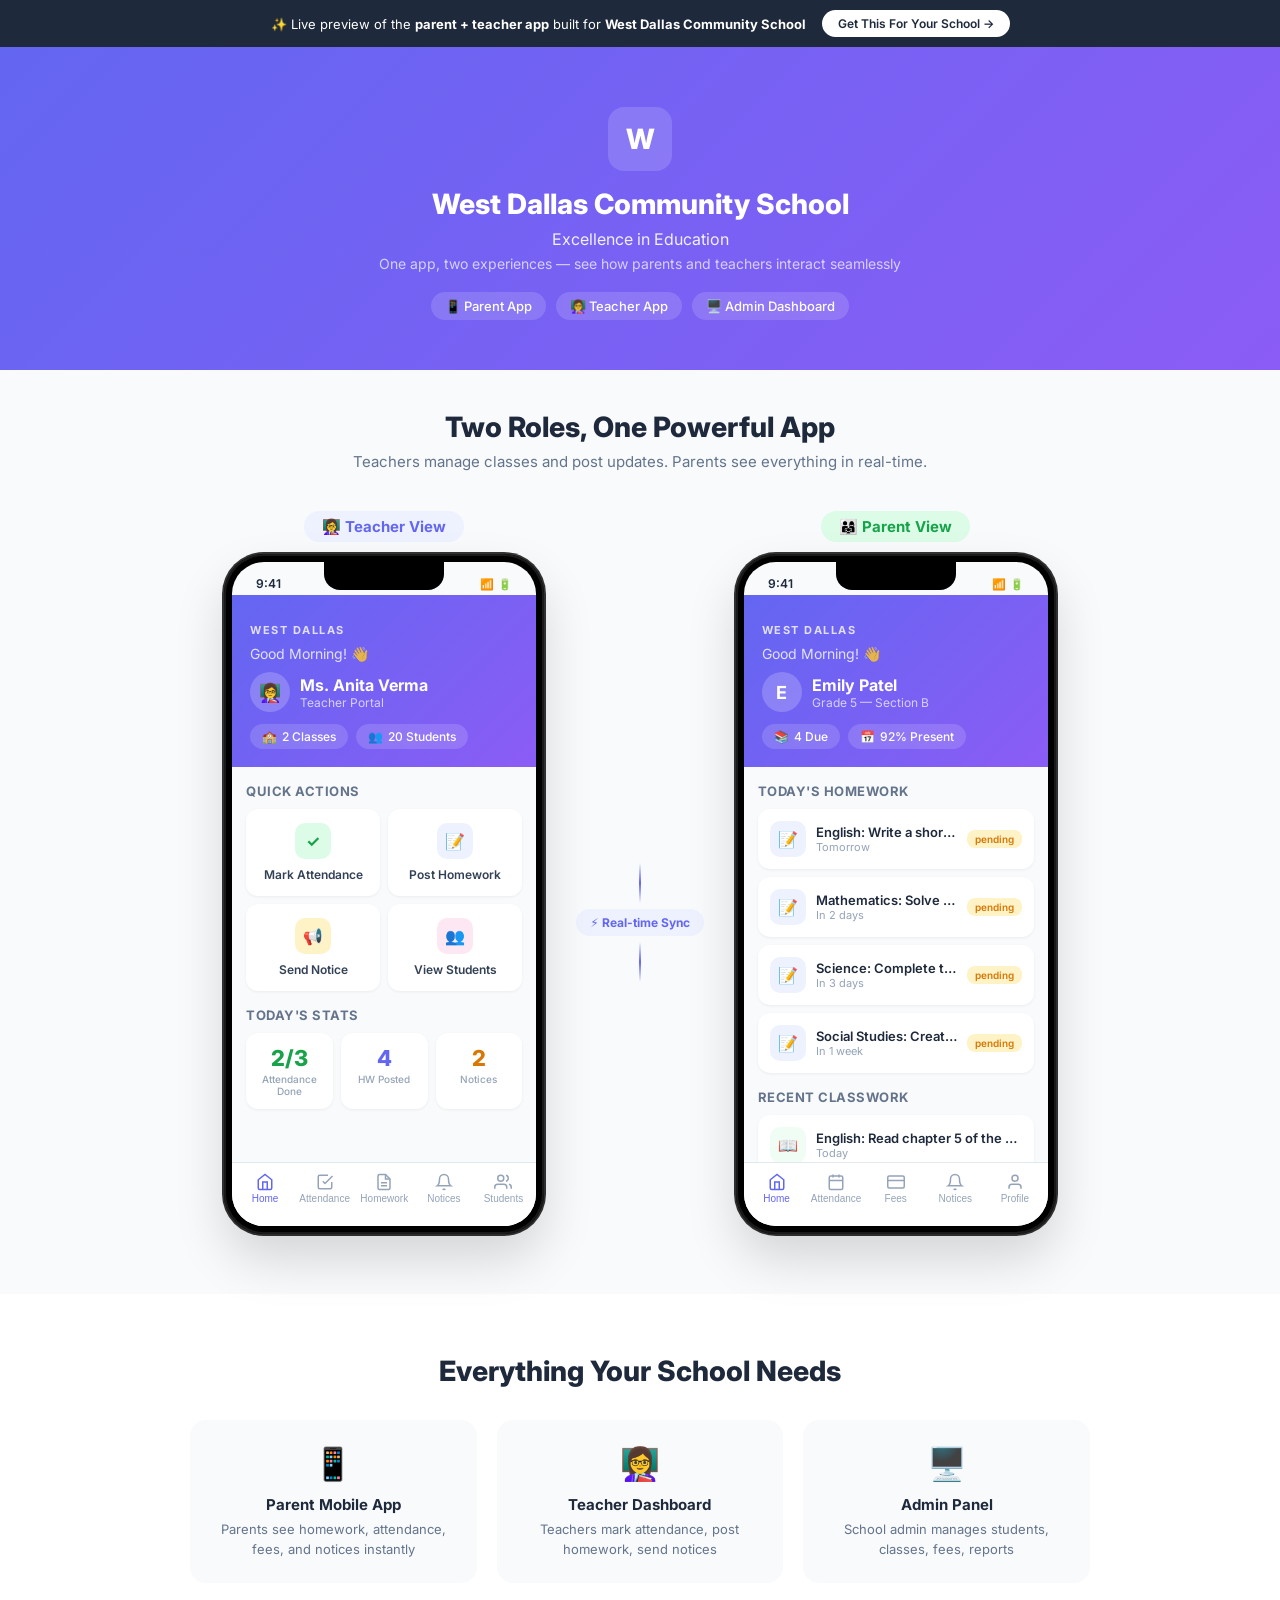
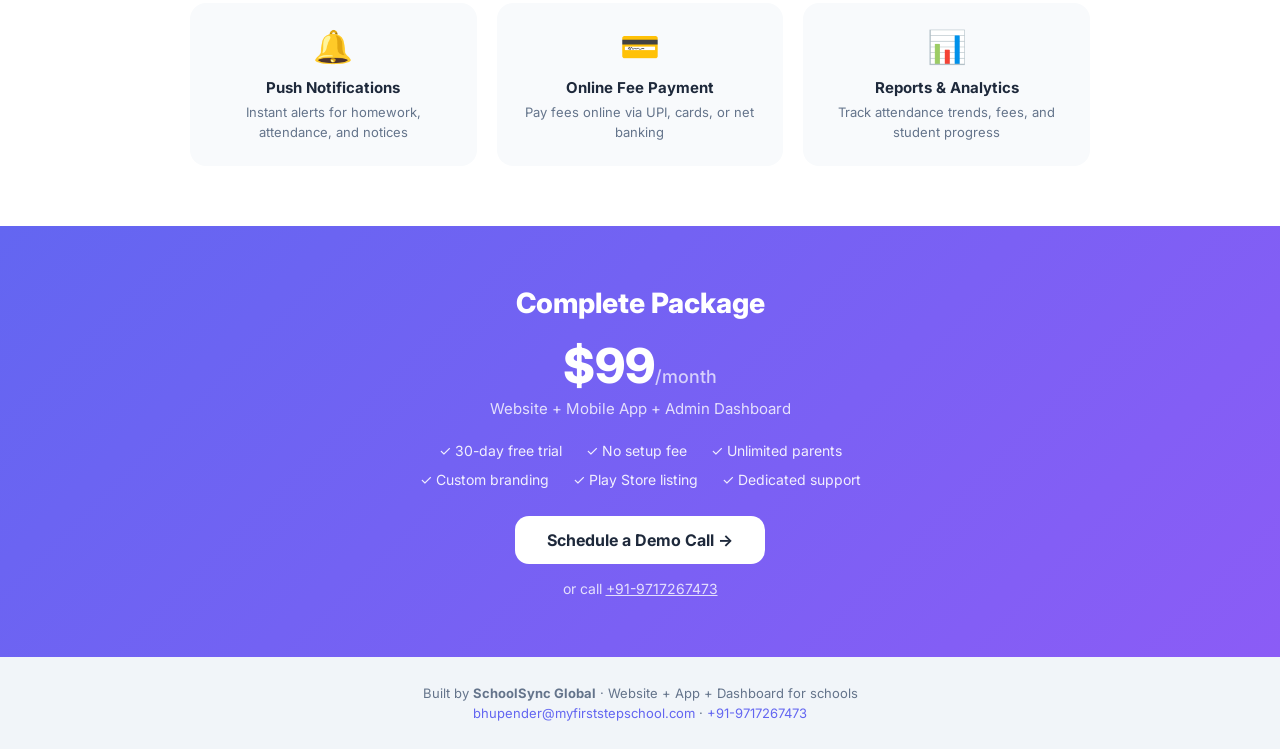
==== commit 16005909: "Add app demo for West Dallas Community School" ====
--- a/app/index.html
+++ b/app/index.html
@@ -8,7 +8,7 @@
   <link rel="preconnect" href="https://fonts.googleapis.com">
   <link rel="preconnect" href="https://fonts.gstatic.com" crossorigin>
   <link href="https://fonts.googleapis.com/css2?family=Inter:wght@400;500;600;700;800&display=swap" rel="stylesheet">
-  <link rel="stylesheet" href="./styles.css">
+  <link rel="stylesheet" href="/app/styles.css">
 </head>
 <body>
   <!-- Top banner -->
@@ -20,11 +20,11 @@
   </div>
 
   <!-- Hero section -->
-  <div class="hero-section" style="background:linear-gradient(135deg,#3498db,#2ecc71)">
+  <div class="hero-section" style="background:linear-gradient(135deg,#6366F1,#8B5CF6)">
     <div class="hero-content">
       <div class="hero-logo" style="background:rgba(255,255,255,.15)">W</div>
       <h1>West Dallas Community School</h1>
-      <p class="hero-tagline">Empowering Tomorrow's Leaders Today</p>
+      <p class="hero-tagline">Excellence in Education</p>
       <p class="hero-desc">One app, two experiences — see how parents and teachers interact seamlessly</p>
       <div class="hero-badges">
         <span class="hero-badge">📱 Parent App</span>
@@ -55,7 +55,7 @@
 
             <!-- Teacher: Dashboard -->
             <div class="app-screen active" data-screen="t-dashboard" data-phone="teacher">
-              <div class="screen-hero" style="background:linear-gradient(135deg,#3498db,#2ecc71)">
+              <div class="screen-hero" style="background:linear-gradient(135deg,#6366F1,#8B5CF6)">
                 <div class="app-name-bar">West Dallas</div>
                 <div class="hero-greeting">Good Morning! 👋</div>
                 <div class="hero-student">
@@ -66,8 +66,8 @@
                   </div>
                 </div>
                 <div class="hero-chips">
-                  <div class="glass-chip"><span>🏫</span> 3 Classes</div>
-                  <div class="glass-chip"><span>👥</span> 150 Students</div>
+                  <div class="glass-chip"><span>🏫</span> 2 Classes</div>
+                  <div class="glass-chip"><span>👥</span> 20 Students</div>
                 </div>
               </div>
               <div class="screen-body">
@@ -93,7 +93,7 @@
                 <div class="section-label" style="margin-top:16px">Today's Stats</div>
                 <div class="stats-row">
                   <div class="stat-card"><div class="stat-num" style="color:#16A34A">2/3</div><div class="stat-lbl">Attendance Done</div></div>
-                  <div class="stat-card"><div class="stat-num" style="color:#6366F1">5</div><div class="stat-lbl">HW Posted</div></div>
+                  <div class="stat-card"><div class="stat-num" style="color:#6366F1">4</div><div class="stat-lbl">HW Posted</div></div>
                   <div class="stat-card"><div class="stat-num" style="color:#D97706">2</div><div class="stat-lbl">Notices</div></div>
                 </div>
               </div>
@@ -101,7 +101,7 @@
 
             <!-- Teacher: Mark Attendance -->
             <div class="app-screen" data-screen="t-attendance" data-phone="teacher">
-              <div class="screen-hero compact" style="background:linear-gradient(135deg,#3498db,#2ecc71)">
+              <div class="screen-hero compact" style="background:linear-gradient(135deg,#6366F1,#8B5CF6)">
                 <div class="app-name-bar">West Dallas</div>
                 <div class="screen-title">Mark Attendance</div>
                 <div class="screen-subtitle">Sunday, May 24, 2026</div>
@@ -118,7 +118,7 @@
 
             <!-- Teacher: Post Homework -->
             <div class="app-screen" data-screen="t-homework" data-phone="teacher">
-              <div class="screen-hero compact" style="background:linear-gradient(135deg,#3498db,#2ecc71)">
+              <div class="screen-hero compact" style="background:linear-gradient(135deg,#6366F1,#8B5CF6)">
                 <div class="app-name-bar">West Dallas</div>
                 <div class="screen-title">Homework</div>
                 <div class="screen-subtitle">Post &amp; Manage</div>
@@ -129,7 +129,7 @@
                   <div class="form-group"><label class="form-label">Subject</label><div class="form-select">Mathematics</div></div>
                   <div class="form-group"><label class="form-label">Title</label><div class="form-input-demo">Chapter 5 — Fractions Practice</div></div>
                   <div class="form-group"><label class="form-label">Due Date</label><div class="form-input-demo">Tomorrow</div></div>
-                  <button class="submit-btn" style="background:#3498db">📤 Post Homework</button>
+                  <button class="submit-btn" style="background:#6366F1">📤 Post Homework</button>
                 </div>
                 <div class="section-label" style="margin-top:16px">Recently Posted</div>
                 <div id="teacher-hw-list" class="card-list"></div>
@@ -138,7 +138,7 @@
 
             <!-- Teacher: Send Notice -->
             <div class="app-screen" data-screen="t-notices" data-phone="teacher">
-              <div class="screen-hero compact" style="background:linear-gradient(135deg,#3498db,#2ecc71)">
+              <div class="screen-hero compact" style="background:linear-gradient(135deg,#6366F1,#8B5CF6)">
                 <div class="app-name-bar">West Dallas</div>
                 <div class="screen-title">Notices</div>
                 <div class="screen-subtitle">Post Announcements</div>
@@ -148,7 +148,7 @@
                   <div class="form-group"><label class="form-label">Target</label><div class="class-selector"><div class="class-chip active">All Classes</div><div class="class-chip">3-A</div><div class="class-chip">3-B</div></div></div>
                   <div class="form-group"><label class="form-label">Title</label><div class="form-input-demo">Annual Day Celebration</div></div>
                   <div class="form-group"><label class="form-label">Message</label><div class="form-textarea-demo">Our Annual Day will be held on June 15th. All parents are invited.</div></div>
-                  <button class="submit-btn" style="background:#3498db">📢 Post Notice</button>
+                  <button class="submit-btn" style="background:#6366F1">📢 Post Notice</button>
                 </div>
                 <div class="section-label" style="margin-top:16px">Recent</div>
                 <div id="teacher-notices-list" class="card-list"></div>
@@ -157,7 +157,7 @@
 
             <!-- Teacher: Students -->
             <div class="app-screen" data-screen="t-students" data-phone="teacher">
-              <div class="screen-hero compact" style="background:linear-gradient(135deg,#3498db,#2ecc71)">
+              <div class="screen-hero compact" style="background:linear-gradient(135deg,#6366F1,#8B5CF6)">
                 <div class="app-name-bar">West Dallas</div>
                 <div class="screen-title">Students</div>
                 <div class="screen-subtitle">Class Directory</div>
@@ -200,15 +200,15 @@
 
             <!-- Parent: Home -->
             <div class="app-screen active" data-screen="p-home" data-phone="parent">
-              <div class="screen-hero" style="background:linear-gradient(135deg,#3498db,#2ecc71)">
+              <div class="screen-hero" style="background:linear-gradient(135deg,#6366F1,#8B5CF6)">
                 <div class="app-name-bar">West Dallas</div>
                 <div class="hero-greeting">Good Morning! 👋</div>
                 <div class="hero-student">
                   <div class="student-avatar">E</div>
-                  <div><div class="student-name">Ethan Lee</div><div class="student-class">Grade 6 — Section B</div></div>
+                  <div><div class="student-name">Emily Patel</div><div class="student-class">Grade 5 — Section B</div></div>
                 </div>
                 <div class="hero-chips">
-                  <div class="glass-chip"><span>📚</span> 2 Due</div>
+                  <div class="glass-chip"><span>📚</span> 4 Due</div>
                   <div class="glass-chip"><span>📅</span> 92% Present</div>
                 </div>
               </div>
@@ -222,13 +222,13 @@
 
             <!-- Parent: Attendance -->
             <div class="app-screen" data-screen="p-attendance" data-phone="parent">
-              <div class="screen-hero compact" style="background:linear-gradient(135deg,#3498db,#2ecc71)">
+              <div class="screen-hero compact" style="background:linear-gradient(135deg,#6366F1,#8B5CF6)">
                 <div class="app-name-bar">West Dallas</div>
                 <div class="screen-title">Attendance</div>
                 <div class="screen-subtitle">May Summary</div>
               </div>
               <div class="screen-body">
-                <div class="attendance-ring-area"><div class="ring-container"><svg class="progress-ring" viewBox="0 0 120 120"><circle class="ring-bg" cx="60" cy="60" r="52"/><circle class="ring-progress" cx="60" cy="60" r="52" stroke="#3498db" stroke-dasharray="326.7" stroke-dashoffset="26"/></svg><div class="ring-label">92%</div></div></div>
+                <div class="attendance-ring-area"><div class="ring-container"><svg class="progress-ring" viewBox="0 0 120 120"><circle class="ring-bg" cx="60" cy="60" r="52"/><circle class="ring-progress" cx="60" cy="60" r="52" stroke="#6366F1" stroke-dasharray="326.7" stroke-dashoffset="26"/></svg><div class="ring-label">92%</div></div></div>
                 <div class="attendance-stats">
                   <div class="att-stat present"><div class="att-num">22</div><div class="att-label">Present</div></div>
                   <div class="att-stat absent"><div class="att-num">2</div><div class="att-label">Absent</div></div>
@@ -241,13 +241,13 @@
 
             <!-- Parent: Fees -->
             <div class="app-screen" data-screen="p-fees" data-phone="parent">
-              <div class="screen-hero compact" style="background:linear-gradient(135deg,#3498db,#2ecc71)">
+              <div class="screen-hero compact" style="background:linear-gradient(135deg,#6366F1,#8B5CF6)">
                 <div class="app-name-bar">West Dallas</div>
                 <div class="screen-title">Fees</div>
                 <div class="screen-subtitle">Payment Summary</div>
               </div>
               <div class="screen-body">
-                <div class="fee-summary"><div class="fee-total"><div class="fee-amount">$1,300</div><div class="fee-label">Total This Term</div></div><div class="fee-chips"><div class="fee-chip paid"><span>✓</span> <span>1</span> Paid</div><div class="fee-chip pending"><span>!</span> <span>1</span> Pending</div></div></div>
+                <div class="fee-summary"><div class="fee-total"><div class="fee-amount">$2,300</div><div class="fee-label">Total This Term</div></div><div class="fee-chips"><div class="fee-chip paid"><span>✓</span> <span>2</span> Paid</div><div class="fee-chip pending"><span>!</span> <span>2</span> Pending</div></div></div>
                 <div class="section-label">Fee Details</div>
                 <div id="fees-list" class="card-list"></div>
               </div>
@@ -255,7 +255,7 @@
 
             <!-- Parent: Notices -->
             <div class="app-screen" data-screen="p-notices" data-phone="parent">
-              <div class="screen-hero compact" style="background:linear-gradient(135deg,#3498db,#2ecc71)">
+              <div class="screen-hero compact" style="background:linear-gradient(135deg,#6366F1,#8B5CF6)">
                 <div class="app-name-bar">West Dallas</div>
                 <div class="screen-title">Notices</div>
                 <div class="screen-subtitle">School Announcements</div>
@@ -265,18 +265,18 @@
 
             <!-- Parent: Profile -->
             <div class="app-screen" data-screen="p-profile" data-phone="parent">
-              <div class="screen-hero compact" style="background:linear-gradient(135deg,#3498db,#2ecc71)">
+              <div class="screen-hero compact" style="background:linear-gradient(135deg,#6366F1,#8B5CF6)">
                 <div class="app-name-bar">West Dallas</div>
                 <div class="screen-title">Profile</div>
                 <div class="screen-subtitle">Student Information</div>
               </div>
               <div class="screen-body">
-                <div class="profile-header"><div class="profile-avatar" style="background:linear-gradient(135deg,#3498db,#2ecc71)">E</div><div class="profile-name">Ethan Lee</div><div class="profile-class">Grade 6 — Section B · Roll No. 12</div></div>
+                <div class="profile-header"><div class="profile-avatar" style="background:linear-gradient(135deg,#6366F1,#8B5CF6)">E</div><div class="profile-name">Emily Patel</div><div class="profile-class">Grade 5 — Section B · Roll No. 12</div></div>
                 <div class="profile-details">
                   <div class="profile-row"><span class="profile-icon">🏫</span><div><div class="pd-label">School</div><div class="pd-value">West Dallas Community School</div></div></div>
-                  <div class="profile-row"><span class="profile-icon">👨‍👩‍👧</span><div><div class="pd-label">Parent</div><div class="pd-value">Mr. and Mrs. John Lee</div></div></div>
+                  <div class="profile-row"><span class="profile-icon">👨‍👩‍👧</span><div><div class="pd-label">Parent</div><div class="pd-value">Rahul & Nalini Patel</div></div></div>
                   <div class="profile-row"><span class="profile-icon">📞</span><div><div class="pd-label">Contact</div><div class="pd-value">123-456-7890</div></div></div>
-                  <div class="profile-row"><span class="profile-icon">📧</span><div><div class="pd-label">Email</div><div class="pd-value">john.lee@example.com</div></div></div>
+                  <div class="profile-row"><span class="profile-icon">📧</span><div><div class="pd-label">Email</div><div class="pd-value">patelr@gmail.com</div></div></div>
                   <div class="profile-row"><span class="profile-icon">🩸</span><div><div class="pd-label">Blood Group</div><div class="pd-value">O+</div></div></div>
                 </div>
               </div>
@@ -311,7 +311,7 @@
   </div>
 
   <!-- Pricing -->
-  <div class="pricing-section" style="background:linear-gradient(135deg,#3498db,#2ecc71)">
+  <div class="pricing-section" style="background:linear-gradient(135deg,#6366F1,#8B5CF6)">
     <div class="pricing-inner">
       <h2>Complete Package</h2>
       <div class="pricing-price">$99<span>/month</span></div>
@@ -329,7 +329,7 @@
     </div>
   </footer>
 
-  <script>window.__SCHOOL_CONFIG__ = {"homework":[{"subject":"English","title":"Reading Comprehension: Chapter 7","due":"Tomorrow","status":"pending"},{"subject":"Math","title":"Chapter 6: Decimals","due":"In 2 Days","status":"pending"}],"classwork":[{"subject":"Science","title":"Ecosystems Project","date":"Yesterday"},{"subject":"Social Studies","title":"Geography: Map Skills","date":"Today"}],"absences":[{"date":"2024-05-24","reason":"Illness","status":"approved"},{"date":"2024-05-25","reason":"Family Trip","status":"approved"}],"fees":[{"type":"Tuition","amount":"$1,200","due":"2024-06-01","status":"Pending"},{"type":"Activity","amount":"$100","due":"2024-05-31","status":"Paid"}],"notices":[{"title":"School Calendar: Summer Break","body":"Please note that Summer Break will begin on June 1st and end on August 31st.","date":"2024-05-21"},{"title":"Parent-Teacher Conference","body":"Please schedule a meeting with your child's teacher to discuss their progress.","date":"2024-05-28"}],"teacher":{"students":[{"name":"Emily Chen","roll":12345,"parent":"Mr. and Mrs. David Chen","color":"#f7dc6f","textColor":"#000000"},{"name":"David Kim","roll":67890,"parent":"Mr. and Mrs. James Kim","color":"#f1c40f","textColor":"#000000"}],"recentHomework":[{"subject":"Math","title":"Chapter 5: Fractions","class":"Grade 6 — Section B","date":"2024-05-22"},{"subject":"Science","title":"Ecosystems","class":"Grade 6 — Section B","date":"2024-05-25"}],"recentNotices":[{"title":"Field Trip: Texas State Capitol","target":"Grade 6 — Section B","date":"2024-05-28"},{"title":"School Closure: Memorial Day","target":"All Grades","date":"2024-05-27"}]}};</script>
-  <script src="./app.js"></script>
+  <script>window.__SCHOOL_CONFIG__ = {"homework":[{"subject":"English","title":"Write a short story on summer vacation","due":"Tomorrow","status":"pending"},{"subject":"Mathematics","title":"Solve problems 1-10 on page 34","due":"In 2 days","status":"pending"},{"subject":"Science","title":"Complete the experiment on plants","due":"In 3 days","status":"pending"},{"subject":"Social Studies","title":"Create a timeline of American history","due":"In 1 week","status":"pending"}],"classwork":[{"subject":"English","title":"Read chapter 5 of the novel","date":"Today"},{"subject":"Mathematics","title":"Solve problems 1-5 on page 23","date":"Yesterday"},{"subject":"Science","title":"Observe the plants for 2 days","date":"Yesterday"}],"absences":[{"date":"2024-05-10","reason":"Family trip","status":"approved"},{"date":"2024-05-20","reason":"Illness","status":"approved"}],"fees":[{"type":"Tuition","amount":"$1,500","due":"2024-05-31","status":"Paid"},{"type":"Activity","amount":"$200","due":"2024-06-15","status":"Pending"},{"type":"Transport","amount":"$100","due":"2024-06-01","status":"Pending"},{"type":"Books","amount":"$500","due":"2024-06-10","status":"Paid"}],"notices":[{"title":"School Closure due to Weather","body":"The school will be closed on May 25 due to severe weather conditions.","date":"2024-05-20"},{"title":"Parent-Teacher Conference","body":"A parent-teacher conference will be held on May 30 to discuss student progress.","date":"2024-05-15"},{"title":"Field Trip to Dallas Museum","body":"A field trip to the Dallas Museum will be held on May 25 for Grade 5 students.","date":"2024-05-10"},{"title":"School Event: Science Fair","body":"The school science fair will be held on May 22 to showcase student projects.","date":"2024-05-15"}],"teacher":{"students":[{"name":"Aryan Gupta","roll":1,"parent":"Gupta Family","color":"#f1c40f","textColor":"#000000"},{"name":"Emily Patel","roll":2,"parent":"Patel Family","color":"#3498db","textColor":"#ffffff"},{"name":"Liam Chen","roll":3,"parent":"Chen Family","color":"#e74c3c","textColor":"#ffffff"},{"name":"Noah Lee","roll":4,"parent":"Lee Family","color":"#2ecc71","textColor":"#000000"},{"name":"Mia Kim","roll":5,"parent":"Kim Family","color":"#9b59b6","textColor":"#ffffff"},{"name":"Isaac White","roll":6,"parent":"White Family","color":"#16a085","textColor":"#000000"},{"name":"Sophia Brown","roll":7,"parent":"Brown Family","color":"#2980b9","textColor":"#ffffff"},{"name":"Ethan Hall","roll":8,"parent":"Hall Family","color":"#f1c40f","textColor":"#000000"},{"name":"Ava Martin","roll":9,"parent":"Martin Family","color":"#2ecc71","textColor":"#ffffff"},{"name":"Oliver Davis","roll":10,"parent":"Davis Family","color":"#e74c3c","textColor":"#000000"}],"recentHomework":[{"subject":"Mathematics","title":"Chapter 5 Review","class":"Grade 5","date":"2024-05-15"},{"subject":"Science","title":"Topic 3 Experiment","class":"Grade 5","date":"2024-05-20"},{"subject":"English","title":"Reading Comprehension","class":"Grade 5","date":"2024-05-22"}],"recentNotices":[{"title":"Field Trip to Dallas Museum","target":"Grade 5","date":"2024-05-25"},{"title":"Parent-Teacher Conference","target":"All Parents","date":"2024-05-30"}]}};</script>
+  <script src="/app/app.js"></script>
 </body>
 </html>
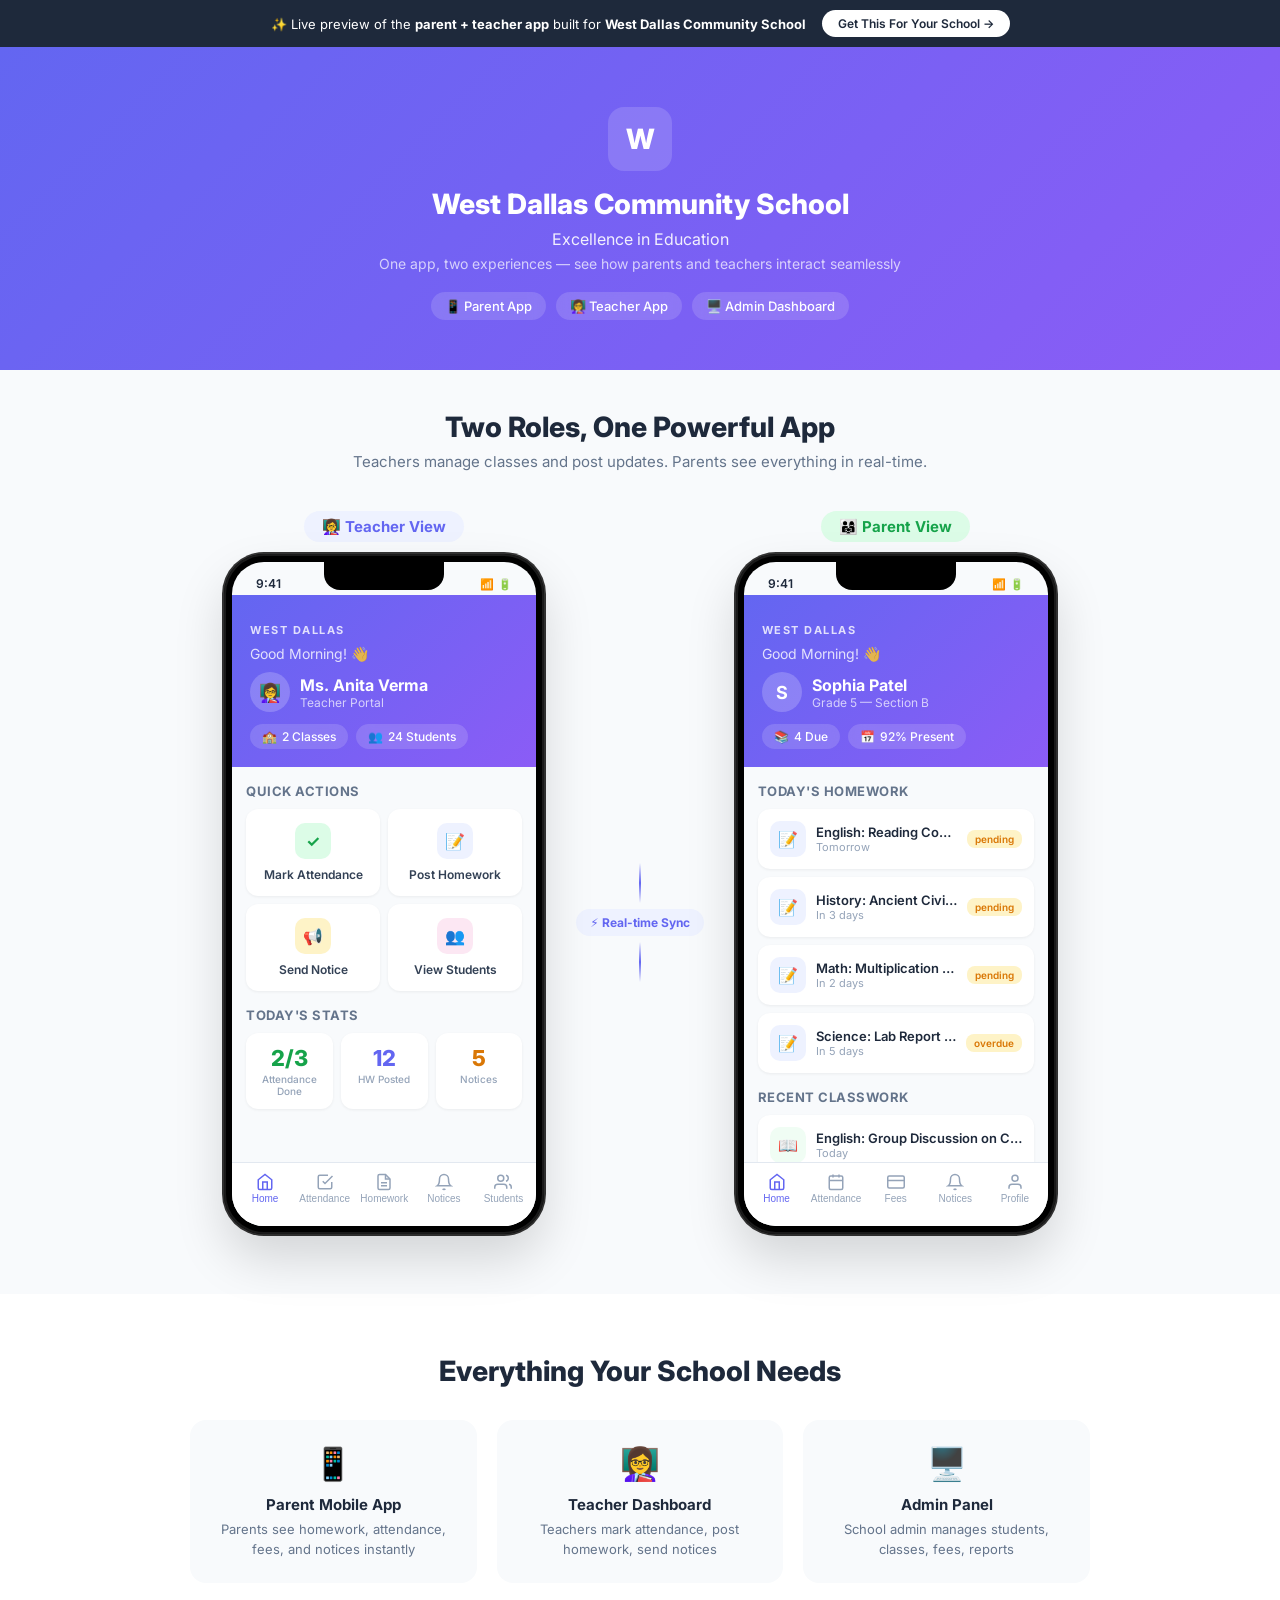
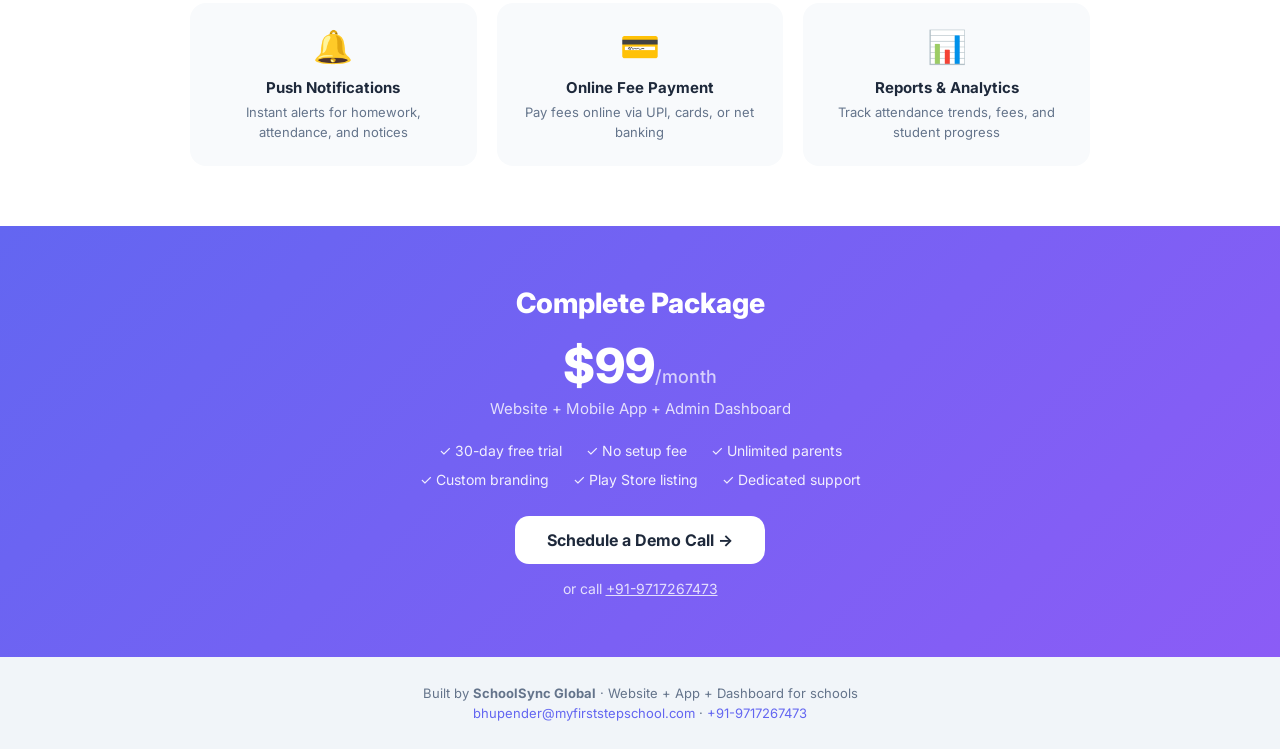
==== commit 33898c1b: "Add app demo for West Dallas Community School" ====
--- a/app/index.html
+++ b/app/index.html
@@ -67,7 +67,7 @@
                 </div>
                 <div class="hero-chips">
                   <div class="glass-chip"><span>🏫</span> 2 Classes</div>
-                  <div class="glass-chip"><span>👥</span> 20 Students</div>
+                  <div class="glass-chip"><span>👥</span> 24 Students</div>
                 </div>
               </div>
               <div class="screen-body">
@@ -93,8 +93,8 @@
                 <div class="section-label" style="margin-top:16px">Today's Stats</div>
                 <div class="stats-row">
                   <div class="stat-card"><div class="stat-num" style="color:#16A34A">2/3</div><div class="stat-lbl">Attendance Done</div></div>
-                  <div class="stat-card"><div class="stat-num" style="color:#6366F1">4</div><div class="stat-lbl">HW Posted</div></div>
-                  <div class="stat-card"><div class="stat-num" style="color:#D97706">2</div><div class="stat-lbl">Notices</div></div>
+                  <div class="stat-card"><div class="stat-num" style="color:#6366F1">12</div><div class="stat-lbl">HW Posted</div></div>
+                  <div class="stat-card"><div class="stat-num" style="color:#D97706">5</div><div class="stat-lbl">Notices</div></div>
                 </div>
               </div>
             </div>
@@ -104,7 +104,7 @@
               <div class="screen-hero compact" style="background:linear-gradient(135deg,#6366F1,#8B5CF6)">
                 <div class="app-name-bar">West Dallas</div>
                 <div class="screen-title">Mark Attendance</div>
-                <div class="screen-subtitle">Sunday, May 24, 2026</div>
+                <div class="screen-subtitle">Monday, May 25, 2026</div>
               </div>
               <div class="screen-body">
                 <div class="class-selector"><div class="class-chip active">Grade 3-A</div><div class="class-chip">Grade 3-B</div><div class="class-chip">Grade 4-A</div></div>
@@ -204,8 +204,8 @@
                 <div class="app-name-bar">West Dallas</div>
                 <div class="hero-greeting">Good Morning! 👋</div>
                 <div class="hero-student">
-                  <div class="student-avatar">E</div>
-                  <div><div class="student-name">Emily Patel</div><div class="student-class">Grade 5 — Section B</div></div>
+                  <div class="student-avatar">S</div>
+                  <div><div class="student-name">Sophia Patel</div><div class="student-class">Grade 5 — Section B</div></div>
                 </div>
                 <div class="hero-chips">
                   <div class="glass-chip"><span>📚</span> 4 Due</div>
@@ -247,7 +247,7 @@
                 <div class="screen-subtitle">Payment Summary</div>
               </div>
               <div class="screen-body">
-                <div class="fee-summary"><div class="fee-total"><div class="fee-amount">$2,300</div><div class="fee-label">Total This Term</div></div><div class="fee-chips"><div class="fee-chip paid"><span>✓</span> <span>2</span> Paid</div><div class="fee-chip pending"><span>!</span> <span>2</span> Pending</div></div></div>
+                <div class="fee-summary"><div class="fee-total"><div class="fee-amount">$2,300</div><div class="fee-label">Total This Term</div></div><div class="fee-chips"><div class="fee-chip paid"><span>✓</span> <span>3</span> Paid</div><div class="fee-chip pending"><span>!</span> <span>1</span> Pending</div></div></div>
                 <div class="section-label">Fee Details</div>
                 <div id="fees-list" class="card-list"></div>
               </div>
@@ -271,12 +271,12 @@
                 <div class="screen-subtitle">Student Information</div>
               </div>
               <div class="screen-body">
-                <div class="profile-header"><div class="profile-avatar" style="background:linear-gradient(135deg,#6366F1,#8B5CF6)">E</div><div class="profile-name">Emily Patel</div><div class="profile-class">Grade 5 — Section B · Roll No. 12</div></div>
+                <div class="profile-header"><div class="profile-avatar" style="background:linear-gradient(135deg,#6366F1,#8B5CF6)">S</div><div class="profile-name">Sophia Patel</div><div class="profile-class">Grade 5 — Section B · Roll No. 12</div></div>
                 <div class="profile-details">
                   <div class="profile-row"><span class="profile-icon">🏫</span><div><div class="pd-label">School</div><div class="pd-value">West Dallas Community School</div></div></div>
-                  <div class="profile-row"><span class="profile-icon">👨‍👩‍👧</span><div><div class="pd-label">Parent</div><div class="pd-value">Rahul & Nalini Patel</div></div></div>
-                  <div class="profile-row"><span class="profile-icon">📞</span><div><div class="pd-label">Contact</div><div class="pd-value">123-456-7890</div></div></div>
-                  <div class="profile-row"><span class="profile-icon">📧</span><div><div class="pd-label">Email</div><div class="pd-value">patelr@gmail.com</div></div></div>
+                  <div class="profile-row"><span class="profile-icon">👨‍👩‍👧</span><div><div class="pd-label">Parent</div><div class="pd-value">Rahul and Nalini Patel</div></div></div>
+                  <div class="profile-row"><span class="profile-icon">📞</span><div><div class="pd-label">Contact</div><div class="pd-value">214-123-4567</div></div></div>
+                  <div class="profile-row"><span class="profile-icon">📧</span><div><div class="pd-label">Email</div><div class="pd-value">patel.sophia@gmail.com</div></div></div>
                   <div class="profile-row"><span class="profile-icon">🩸</span><div><div class="pd-label">Blood Group</div><div class="pd-value">O+</div></div></div>
                 </div>
               </div>
@@ -329,7 +329,7 @@
     </div>
   </footer>
 
-  <script>window.__SCHOOL_CONFIG__ = {"homework":[{"subject":"English","title":"Write a short story on summer vacation","due":"Tomorrow","status":"pending"},{"subject":"Mathematics","title":"Solve problems 1-10 on page 34","due":"In 2 days","status":"pending"},{"subject":"Science","title":"Complete the experiment on plants","due":"In 3 days","status":"pending"},{"subject":"Social Studies","title":"Create a timeline of American history","due":"In 1 week","status":"pending"}],"classwork":[{"subject":"English","title":"Read chapter 5 of the novel","date":"Today"},{"subject":"Mathematics","title":"Solve problems 1-5 on page 23","date":"Yesterday"},{"subject":"Science","title":"Observe the plants for 2 days","date":"Yesterday"}],"absences":[{"date":"2024-05-10","reason":"Family trip","status":"approved"},{"date":"2024-05-20","reason":"Illness","status":"approved"}],"fees":[{"type":"Tuition","amount":"$1,500","due":"2024-05-31","status":"Paid"},{"type":"Activity","amount":"$200","due":"2024-06-15","status":"Pending"},{"type":"Transport","amount":"$100","due":"2024-06-01","status":"Pending"},{"type":"Books","amount":"$500","due":"2024-06-10","status":"Paid"}],"notices":[{"title":"School Closure due to Weather","body":"The school will be closed on May 25 due to severe weather conditions.","date":"2024-05-20"},{"title":"Parent-Teacher Conference","body":"A parent-teacher conference will be held on May 30 to discuss student progress.","date":"2024-05-15"},{"title":"Field Trip to Dallas Museum","body":"A field trip to the Dallas Museum will be held on May 25 for Grade 5 students.","date":"2024-05-10"},{"title":"School Event: Science Fair","body":"The school science fair will be held on May 22 to showcase student projects.","date":"2024-05-15"}],"teacher":{"students":[{"name":"Aryan Gupta","roll":1,"parent":"Gupta Family","color":"#f1c40f","textColor":"#000000"},{"name":"Emily Patel","roll":2,"parent":"Patel Family","color":"#3498db","textColor":"#ffffff"},{"name":"Liam Chen","roll":3,"parent":"Chen Family","color":"#e74c3c","textColor":"#ffffff"},{"name":"Noah Lee","roll":4,"parent":"Lee Family","color":"#2ecc71","textColor":"#000000"},{"name":"Mia Kim","roll":5,"parent":"Kim Family","color":"#9b59b6","textColor":"#ffffff"},{"name":"Isaac White","roll":6,"parent":"White Family","color":"#16a085","textColor":"#000000"},{"name":"Sophia Brown","roll":7,"parent":"Brown Family","color":"#2980b9","textColor":"#ffffff"},{"name":"Ethan Hall","roll":8,"parent":"Hall Family","color":"#f1c40f","textColor":"#000000"},{"name":"Ava Martin","roll":9,"parent":"Martin Family","color":"#2ecc71","textColor":"#ffffff"},{"name":"Oliver Davis","roll":10,"parent":"Davis Family","color":"#e74c3c","textColor":"#000000"}],"recentHomework":[{"subject":"Mathematics","title":"Chapter 5 Review","class":"Grade 5","date":"2024-05-15"},{"subject":"Science","title":"Topic 3 Experiment","class":"Grade 5","date":"2024-05-20"},{"subject":"English","title":"Reading Comprehension","class":"Grade 5","date":"2024-05-22"}],"recentNotices":[{"title":"Field Trip to Dallas Museum","target":"Grade 5","date":"2024-05-25"},{"title":"Parent-Teacher Conference","target":"All Parents","date":"2024-05-30"}]}};</script>
+  <script>window.__SCHOOL_CONFIG__ = {"homework":[{"subject":"English","title":"Reading Comprehension Passage","due":"Tomorrow","status":"pending"},{"subject":"History","title":"Ancient Civilizations Project","due":"In 3 days","status":"pending"},{"subject":"Math","title":"Multiplication Practice","due":"In 2 days","status":"pending"},{"subject":"Science","title":"Lab Report on Ecosystems","due":"In 5 days","status":"overdue"}],"classwork":[{"subject":"English","title":"Group Discussion on Climate Change","date":"Today"},{"subject":"Math","title":"Word Problem Practice","date":"Yesterday"},{"subject":"Science","title":"Experiment on Buoyancy","date":"Today"}],"absences":[{"date":"2024-02-10","reason":"Illness","status":"approved"},{"date":"2024-02-05","reason":"Family Emergency","status":"approved"}],"fees":[{"type":"Tuition","amount":"$1,500","due":"2024-02-28","status":"Pending"},{"type":"Activity Fee","amount":"$200","due":"2024-02-20","status":"Paid"},{"type":"Transport Fee","amount":"$100","due":"2024-02-15","status":"Paid"},{"type":"Books Fee","amount":"$500","due":"2024-02-10","status":"Paid"}],"notices":[{"title":"Upcoming Events","body":"Please note the following events: School Carnival on March 1st, Parent-Teacher Conferences on February 22nd.","date":"2024-02-15"},{"title":"Important Reminders","body":"Please ensure that all homework is submitted on time and all fees are paid in full.","date":"2024-02-10"},{"title":"Announcement","body":"The school will be closed on February 18th for a teacher training session.","date":"2024-02-05"}],"teacher":{"students":[{"name":"Emily Chen","roll":1,"parent":"Mr. and Mrs. Chen","color":"#f1c40f","textColor":"#2c3e50"},{"name":"Ethan Lee","roll":2,"parent":"Mr. and Mrs. Lee","color":"#8e24aa","textColor":"#ffffff"},{"name":"Isabella Brown","roll":3,"parent":"Mr. and Mrs. Brown","color":"#2ecc71","textColor":"#2c3e50"}],"recentHomework":[{"subject":"Math","title":"Chapter 5 Practice Problems","class":"Grade 5","date":"2024-02-20"},{"subject":"Science","title":"Lab Report on Photosynthesis","class":"Grade 5","date":"2024-02-15"}],"recentNotices":[{"title":"Parent-Teacher Conferences","target":"All Parents","date":"2024-02-22"},{"title":"School Carnival","target":"All Students","date":"2024-03-01"}]}};</script>
   <script src="/app/app.js"></script>
 </body>
 </html>
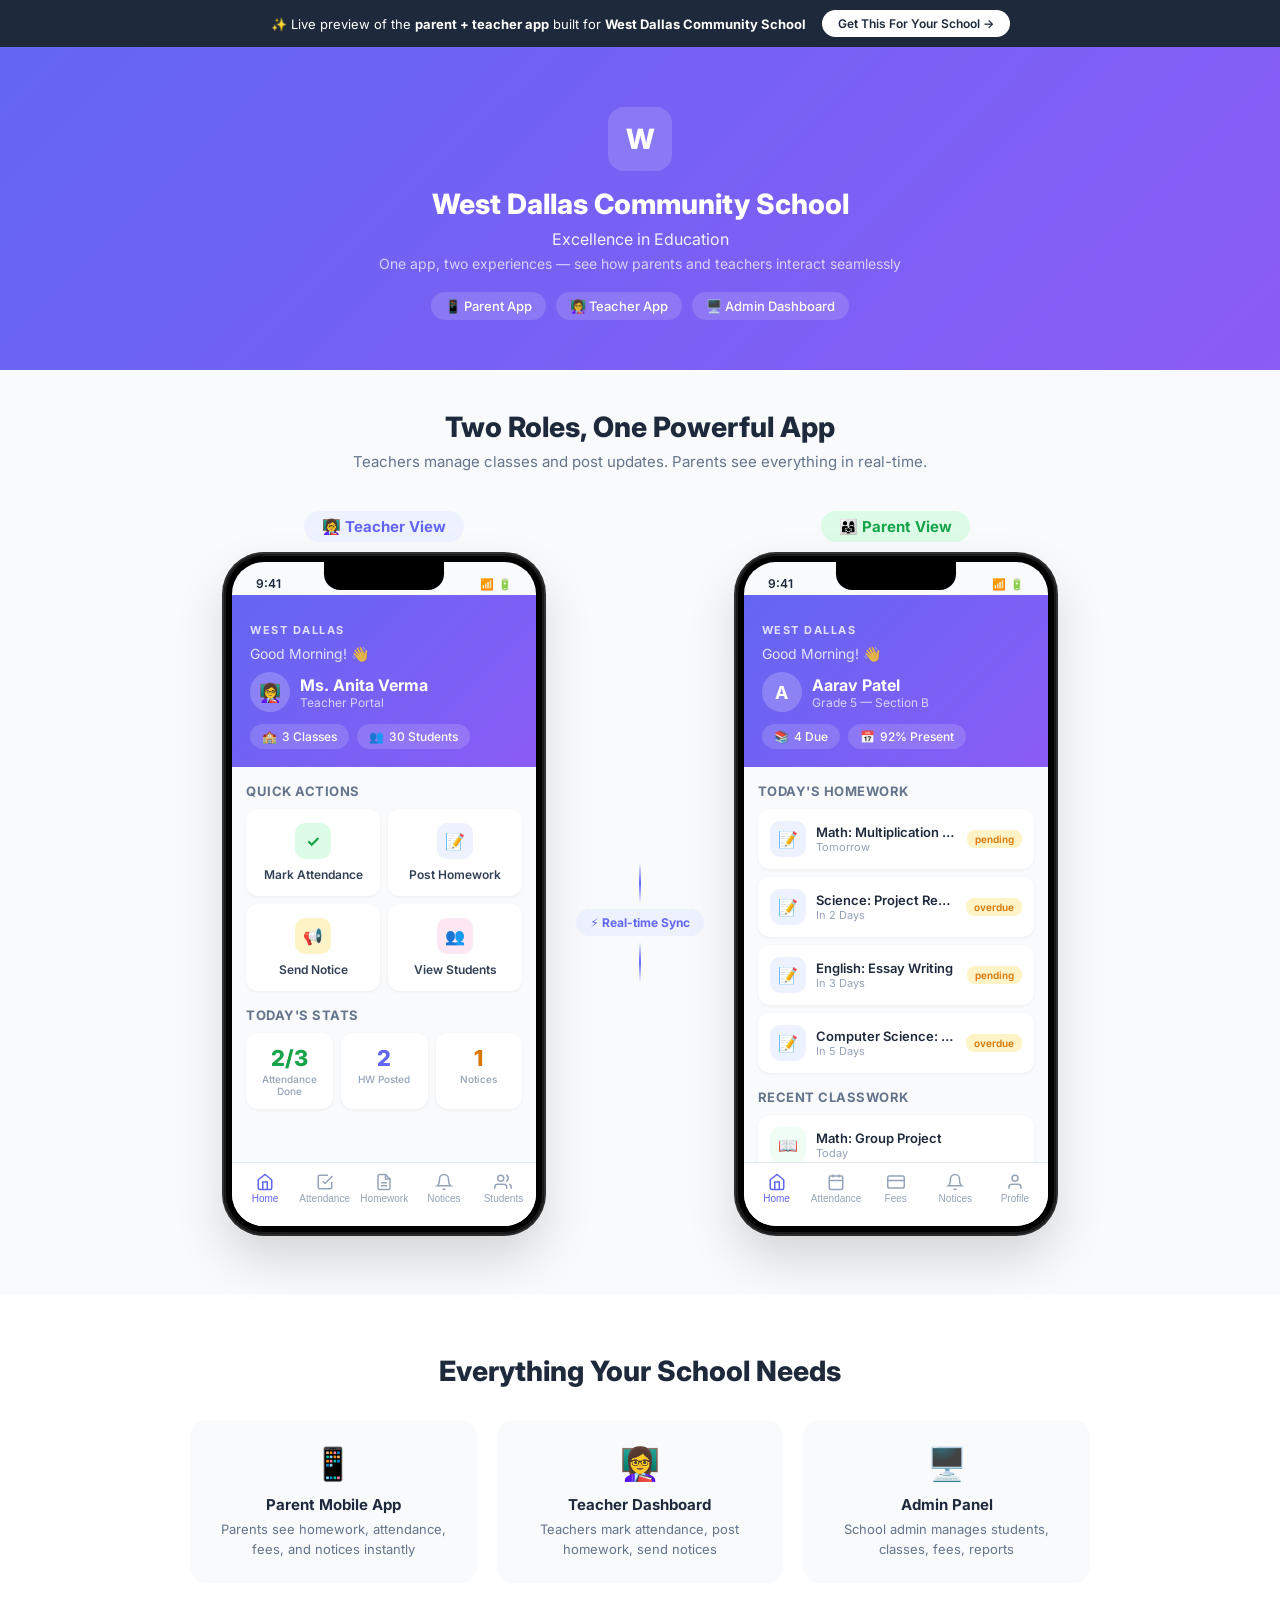
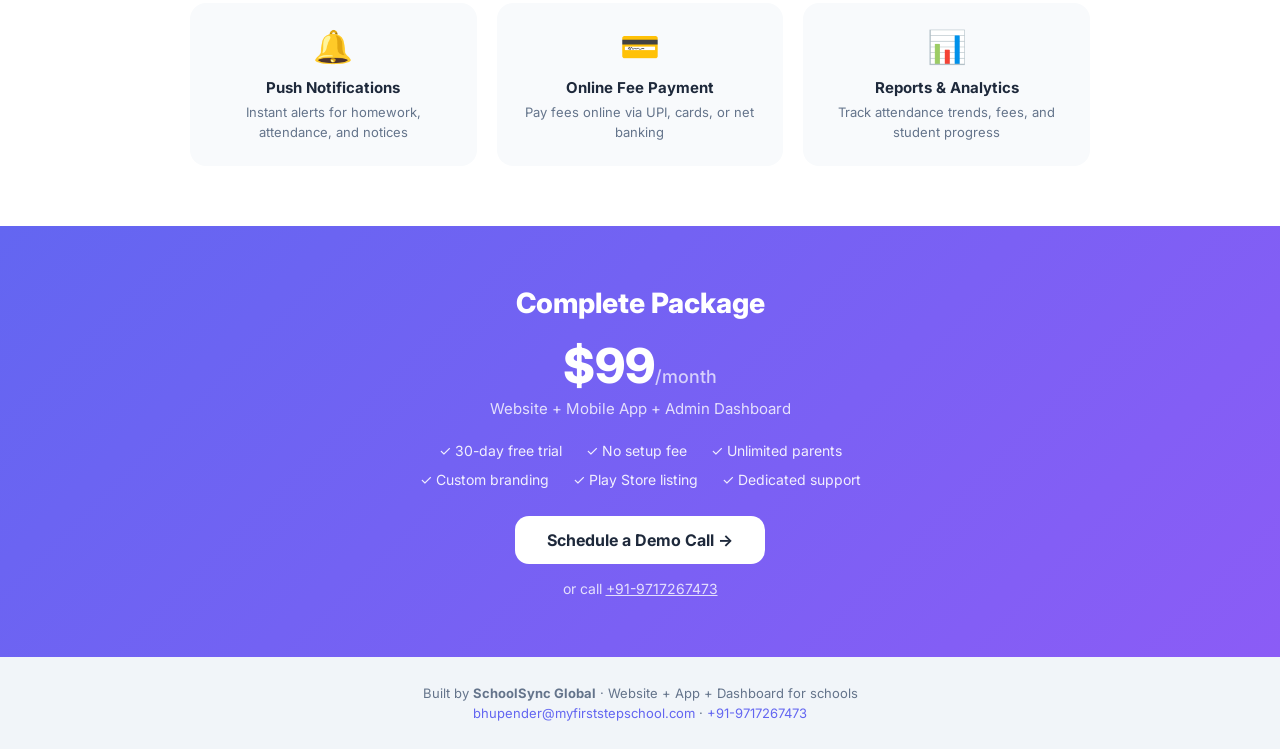
==== commit 3d71d411: "Add app demo for West Dallas Community School" ====
--- a/app/index.html
+++ b/app/index.html
@@ -66,8 +66,8 @@
                   </div>
                 </div>
                 <div class="hero-chips">
-                  <div class="glass-chip"><span>🏫</span> 2 Classes</div>
-                  <div class="glass-chip"><span>👥</span> 24 Students</div>
+                  <div class="glass-chip"><span>🏫</span> 3 Classes</div>
+                  <div class="glass-chip"><span>👥</span> 30 Students</div>
                 </div>
               </div>
               <div class="screen-body">
@@ -93,8 +93,8 @@
                 <div class="section-label" style="margin-top:16px">Today's Stats</div>
                 <div class="stats-row">
                   <div class="stat-card"><div class="stat-num" style="color:#16A34A">2/3</div><div class="stat-lbl">Attendance Done</div></div>
-                  <div class="stat-card"><div class="stat-num" style="color:#6366F1">12</div><div class="stat-lbl">HW Posted</div></div>
-                  <div class="stat-card"><div class="stat-num" style="color:#D97706">5</div><div class="stat-lbl">Notices</div></div>
+                  <div class="stat-card"><div class="stat-num" style="color:#6366F1">2</div><div class="stat-lbl">HW Posted</div></div>
+                  <div class="stat-card"><div class="stat-num" style="color:#D97706">1</div><div class="stat-lbl">Notices</div></div>
                 </div>
               </div>
             </div>
@@ -204,8 +204,8 @@
                 <div class="app-name-bar">West Dallas</div>
                 <div class="hero-greeting">Good Morning! 👋</div>
                 <div class="hero-student">
-                  <div class="student-avatar">S</div>
-                  <div><div class="student-name">Sophia Patel</div><div class="student-class">Grade 5 — Section B</div></div>
+                  <div class="student-avatar">A</div>
+                  <div><div class="student-name">Aarav Patel</div><div class="student-class">Grade 5 — Section B</div></div>
                 </div>
                 <div class="hero-chips">
                   <div class="glass-chip"><span>📚</span> 4 Due</div>
@@ -247,7 +247,7 @@
                 <div class="screen-subtitle">Payment Summary</div>
               </div>
               <div class="screen-body">
-                <div class="fee-summary"><div class="fee-total"><div class="fee-amount">$2,300</div><div class="fee-label">Total This Term</div></div><div class="fee-chips"><div class="fee-chip paid"><span>✓</span> <span>3</span> Paid</div><div class="fee-chip pending"><span>!</span> <span>1</span> Pending</div></div></div>
+                <div class="fee-summary"><div class="fee-total"><div class="fee-amount">$950</div><div class="fee-label">Total This Term</div></div><div class="fee-chips"><div class="fee-chip paid"><span>✓</span> <span>2</span> Paid</div><div class="fee-chip pending"><span>!</span> <span>2</span> Pending</div></div></div>
                 <div class="section-label">Fee Details</div>
                 <div id="fees-list" class="card-list"></div>
               </div>
@@ -271,12 +271,12 @@
                 <div class="screen-subtitle">Student Information</div>
               </div>
               <div class="screen-body">
-                <div class="profile-header"><div class="profile-avatar" style="background:linear-gradient(135deg,#6366F1,#8B5CF6)">S</div><div class="profile-name">Sophia Patel</div><div class="profile-class">Grade 5 — Section B · Roll No. 12</div></div>
+                <div class="profile-header"><div class="profile-avatar" style="background:linear-gradient(135deg,#6366F1,#8B5CF6)">A</div><div class="profile-name">Aarav Patel</div><div class="profile-class">Grade 5 — Section B · Roll No. 12</div></div>
                 <div class="profile-details">
                   <div class="profile-row"><span class="profile-icon">🏫</span><div><div class="pd-label">School</div><div class="pd-value">West Dallas Community School</div></div></div>
-                  <div class="profile-row"><span class="profile-icon">👨‍👩‍👧</span><div><div class="pd-label">Parent</div><div class="pd-value">Rahul and Nalini Patel</div></div></div>
-                  <div class="profile-row"><span class="profile-icon">📞</span><div><div class="pd-label">Contact</div><div class="pd-value">214-123-4567</div></div></div>
-                  <div class="profile-row"><span class="profile-icon">📧</span><div><div class="pd-label">Email</div><div class="pd-value">patel.sophia@gmail.com</div></div></div>
+                  <div class="profile-row"><span class="profile-icon">👨‍👩‍👧</span><div><div class="pd-label">Parent</div><div class="pd-value">Mr. and Mrs. Patel</div></div></div>
+                  <div class="profile-row"><span class="profile-icon">📞</span><div><div class="pd-label">Contact</div><div class="pd-value">123-456-7890</div></div></div>
+                  <div class="profile-row"><span class="profile-icon">📧</span><div><div class="pd-label">Email</div><div class="pd-value">patel@gmail.com</div></div></div>
                   <div class="profile-row"><span class="profile-icon">🩸</span><div><div class="pd-label">Blood Group</div><div class="pd-value">O+</div></div></div>
                 </div>
               </div>
@@ -329,7 +329,7 @@
     </div>
   </footer>
 
-  <script>window.__SCHOOL_CONFIG__ = {"homework":[{"subject":"English","title":"Reading Comprehension Passage","due":"Tomorrow","status":"pending"},{"subject":"History","title":"Ancient Civilizations Project","due":"In 3 days","status":"pending"},{"subject":"Math","title":"Multiplication Practice","due":"In 2 days","status":"pending"},{"subject":"Science","title":"Lab Report on Ecosystems","due":"In 5 days","status":"overdue"}],"classwork":[{"subject":"English","title":"Group Discussion on Climate Change","date":"Today"},{"subject":"Math","title":"Word Problem Practice","date":"Yesterday"},{"subject":"Science","title":"Experiment on Buoyancy","date":"Today"}],"absences":[{"date":"2024-02-10","reason":"Illness","status":"approved"},{"date":"2024-02-05","reason":"Family Emergency","status":"approved"}],"fees":[{"type":"Tuition","amount":"$1,500","due":"2024-02-28","status":"Pending"},{"type":"Activity Fee","amount":"$200","due":"2024-02-20","status":"Paid"},{"type":"Transport Fee","amount":"$100","due":"2024-02-15","status":"Paid"},{"type":"Books Fee","amount":"$500","due":"2024-02-10","status":"Paid"}],"notices":[{"title":"Upcoming Events","body":"Please note the following events: School Carnival on March 1st, Parent-Teacher Conferences on February 22nd.","date":"2024-02-15"},{"title":"Important Reminders","body":"Please ensure that all homework is submitted on time and all fees are paid in full.","date":"2024-02-10"},{"title":"Announcement","body":"The school will be closed on February 18th for a teacher training session.","date":"2024-02-05"}],"teacher":{"students":[{"name":"Emily Chen","roll":1,"parent":"Mr. and Mrs. Chen","color":"#f1c40f","textColor":"#2c3e50"},{"name":"Ethan Lee","roll":2,"parent":"Mr. and Mrs. Lee","color":"#8e24aa","textColor":"#ffffff"},{"name":"Isabella Brown","roll":3,"parent":"Mr. and Mrs. Brown","color":"#2ecc71","textColor":"#2c3e50"}],"recentHomework":[{"subject":"Math","title":"Chapter 5 Practice Problems","class":"Grade 5","date":"2024-02-20"},{"subject":"Science","title":"Lab Report on Photosynthesis","class":"Grade 5","date":"2024-02-15"}],"recentNotices":[{"title":"Parent-Teacher Conferences","target":"All Parents","date":"2024-02-22"},{"title":"School Carnival","target":"All Students","date":"2024-03-01"}]}};</script>
+  <script>window.__SCHOOL_CONFIG__ = {"homework":[{"subject":"Math","title":"Multiplication Tables","due":"Tomorrow","status":"pending"},{"subject":"Science","title":"Project Report","due":"In 2 Days","status":"overdue"},{"subject":"English","title":"Essay Writing","due":"In 3 Days","status":"pending"},{"subject":"Computer Science","title":"Coding Assignment","due":"In 5 Days","status":"overdue"}],"classwork":[{"subject":"Math","title":"Group Project","date":"Today"},{"subject":"Science","title":"Lab Experiment","date":"Yesterday"},{"subject":"English","title":"Reading Group","date":"Yesterday"}],"absences":[{"date":"2024-05-15","reason":"Illness","status":"approved"},{"date":"2024-05-12","reason":"Family Emergency","status":"approved"}],"fees":[{"type":"Tuition","amount":"$500","due":"2024-06-01","status":"Pending"},{"type":"Activity","amount":"$100","due":"2024-05-25","status":"Paid"},{"type":"Transport","amount":"$200","due":"2024-06-01","status":"Pending"},{"type":"Books","amount":"$150","due":"2024-05-15","status":"Paid"}],"notices":[{"title":"School Reopening","body":"The school will reopen on 2024-05-20. Please ensure your child is on time.","date":"2024-05-15"},{"title":"Parent-Teacher Meeting","body":"The parent-teacher meeting will be held on 2024-05-25. Please confirm your attendance.","date":"2024-05-15"},{"title":"Summer Camp Details","body":"The summer camp will start on 2024-06-01. Please register your child by 2024-05-25.","date":"2024-05-15"},{"title":"Holiday Schedule","body":"The school will be closed on 2024-05-26 and 2024-05-27. Please make necessary arrangements.","date":"2024-05-15"}],"teacher":{"students":[{"name":"Aarav Patel","roll":101,"parent":"Patel","color":"#87ceeb","textColor":"#000"},{"name":"Eshaan Shah","roll":102,"parent":"Shah","color":"#6495ed","textColor":"#000"},{"name":"Kavin Kumar","roll":108,"parent":"Kumar","color":"#4682b4","textColor":"#000"}],"recentHomework":[{"subject":"Math","title":"Solving Linear Equations","class":"Grade 5","date":"2024-05-15"},{"subject":"Science","title":"Exploring the Solar System","class":"Grade 5","date":"2024-05-12"},{"subject":"English","title":"Reading Comprehension","class":"Grade 5","date":"2024-05-10"}],"recentNotices":[{"title":"Upcoming School Event","target":"Grade 5","date":"2024-05-20"},{"title":"Summer Camp Registration","target":"All Students","date":"2024-05-25"}]}};</script>
   <script src="/app/app.js"></script>
 </body>
 </html>
